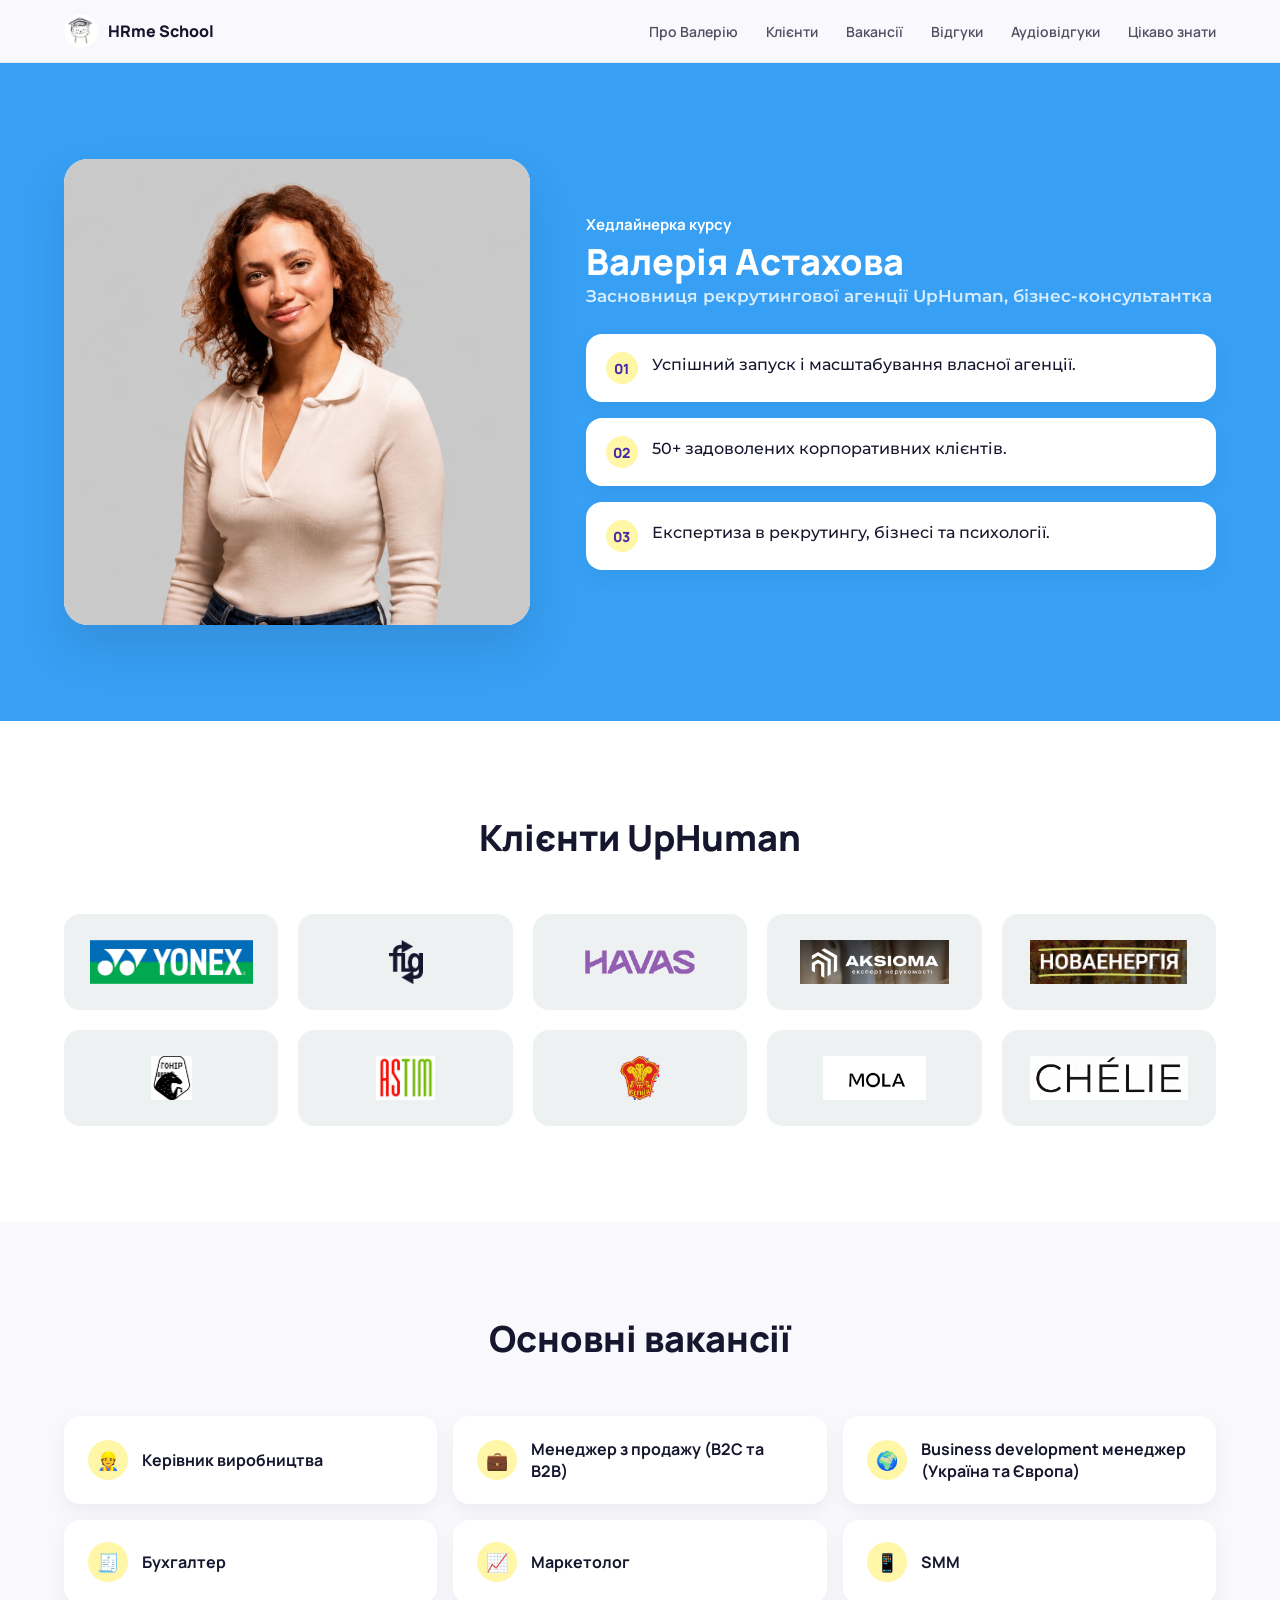
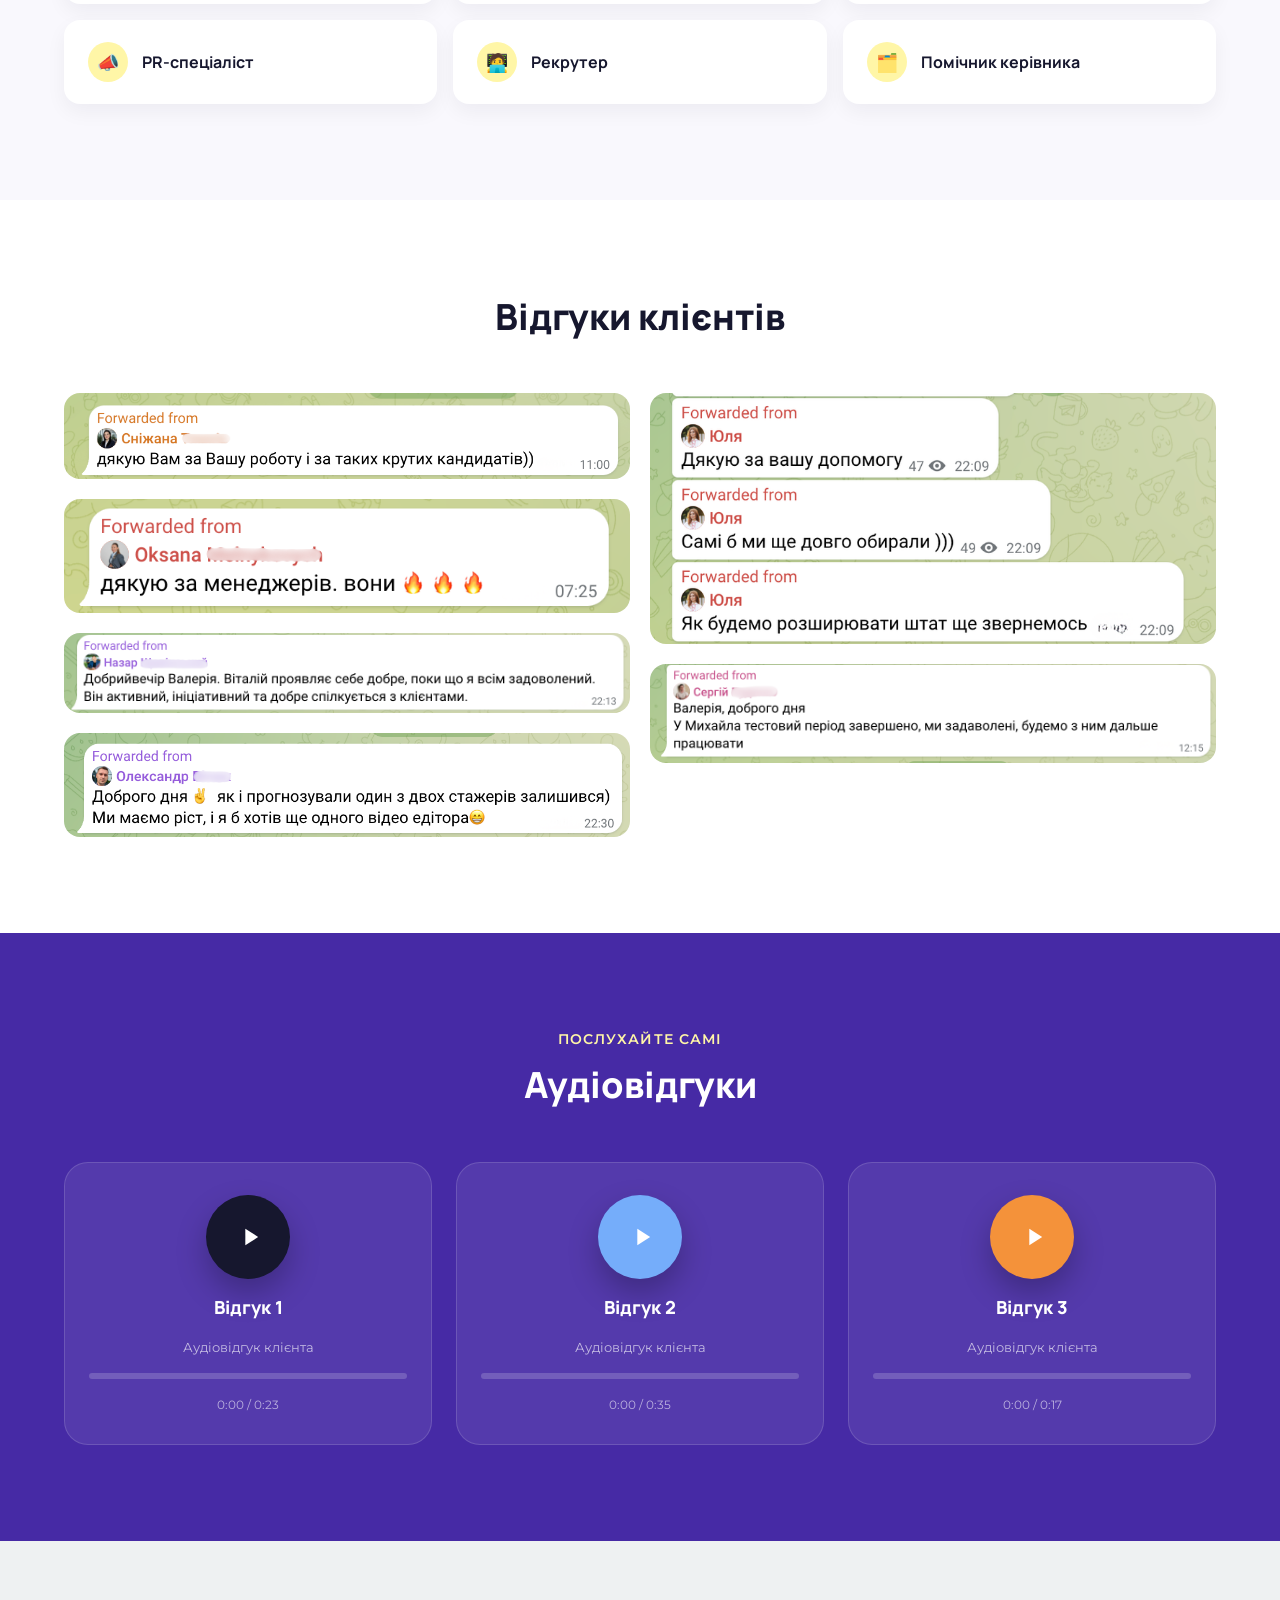
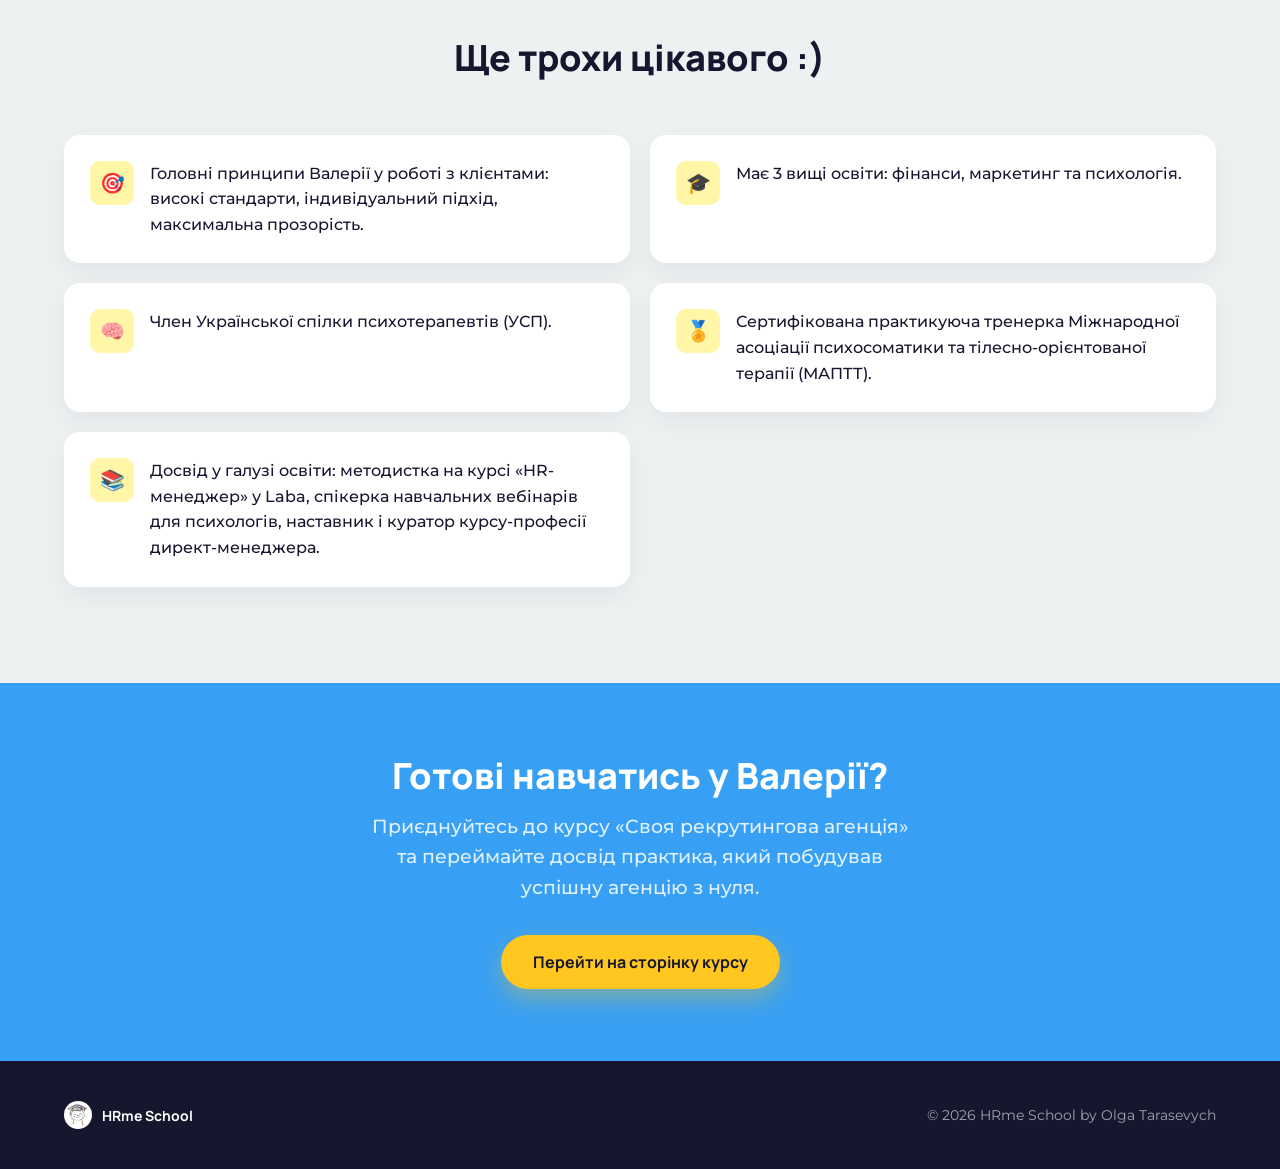
==== index.html @ caf6dea2 "Publish Valeriia landing page via GitHub Pages" ====
<!DOCTYPE html>
<html lang="uk">
<head>
  <meta charset="UTF-8" />
  <title>Валерія Астахова — хедлайнерка курсу «Своя рекрутингова агенція»</title>
  <meta name="viewport" content="width=device-width, initial-scale=1" />
  <meta name="description" content="Валерія Астахова — засновниця рекрутингової агенції UpHuman, бізнес-консультантка, хедлайнерка курсу HRme School." />
  <link rel="preconnect" href="https://fonts.googleapis.com" />
  <link rel="preconnect" href="https://fonts.gstatic.com" crossorigin />
  <link href="https://fonts.googleapis.com/css2?family=Manrope:wght@500;600;700;800&family=Montserrat:ital,wght@0,400;0,500;0,600;1,400&display=swap" rel="stylesheet" />
  <link rel="stylesheet" href="style.css" />
</head>
<body>

  <nav class="nav">
    <div class="container">
      <a href="#about" class="nav-brand">
        <img src="assets/img/logo-hrme.jpg" alt="HRme School" />
        HRme School
      </a>
      <ul class="nav-links">
        <li><a href="#about">Про Валерію</a></li>
        <li><a href="#clients">Клієнти</a></li>
        <li><a href="#vacancies">Вакансії</a></li>
        <li><a href="#testimonials">Відгуки</a></li>
        <li><a href="#audio">Аудіовідгуки</a></li>
        <li><a href="#facts">Цікаво знати</a></li>
      </ul>
    </div>
  </nav>

  <!-- Slide 2: Основне про Валерію -->
  <section class="about about--blue block" id="about">
    <div class="container">
      <div class="about-photo-wrap">
        <div class="about-photo">
          <img src="assets/img/valeriia-photo.png" alt="Валерія Астахова" />
        </div>
      </div>
      <div class="about-content">
        <div class="about-role">Хедлайнерка курсу</div>
        <h2>Валерія Астахова</h2>
        <div class="about-subtitle">Засновниця рекрутингової агенції UpHuman, бізнес-консультантка</div>
        <ul class="about-facts">
          <li>
            <span class="dot">01</span>
            <p>Успішний запуск і масштабування власної агенції.</p>
          </li>
          <li>
            <span class="dot">02</span>
            <p>50+ задоволених корпоративних клієнтів.</p>
          </li>
          <li>
            <span class="dot">03</span>
            <p>Експертиза в рекрутингу, бізнесі та психології.</p>
          </li>
        </ul>
      </div>
    </div>
  </section>

  <!-- Slide 3: Клієнти UpHuman -->
  <section class="clients block" id="clients">
    <div class="container">
      <div class="section-title-wrap">
        <h2>Клієнти UpHuman</h2>
      </div>
      <div class="clients-grid">
        <div class="client-card"><img src="assets/img/client-yonex.png" alt="YONEX" /></div>
        <div class="client-card"><img src="assets/img/client-fastlane.png" alt="Fast Lane Group" /></div>
        <div class="client-card"><img src="assets/img/client-havas.png" alt="HAVAS" /></div>
        <div class="client-card"><img src="assets/img/client-aksioma.jpg" alt="AKSIOMA" /></div>
        <div class="client-card"><img src="assets/img/client-novaenergia.png" alt="Нова Енергія" /></div>
        <div class="client-card"><img src="assets/img/client-gonir.png" alt="Гонір" /></div>
        <div class="client-card"><img src="assets/img/client-astim.png" alt="ASTIM" /></div>
        <div class="client-card"><img src="assets/img/client-kseniya.png" alt="Ксенія" /></div>
        <div class="client-card"><img src="assets/img/client-mola.png" alt="MOLA" /></div>
        <div class="client-card"><img src="assets/img/client-chelie.png" alt="CHÉLIE" /></div>
      </div>
    </div>
  </section>

  <!-- Slide 4: Основні вакансії -->
  <section class="vacancies block" id="vacancies">
    <div class="container">
      <div class="section-title-wrap">
        <h2>Основні вакансії</h2>
      </div>
      <div class="vacancy-grid">
        <div class="vacancy-card"><span class="vacancy-icon">👷</span>Керівник виробництва</div>
        <div class="vacancy-card"><span class="vacancy-icon">💼</span>Менеджер з продажу (B2C та B2B)</div>
        <div class="vacancy-card"><span class="vacancy-icon">🌍</span>Business development менеджер (Україна та Європа)</div>
        <div class="vacancy-card"><span class="vacancy-icon">🧾</span>Бухгалтер</div>
        <div class="vacancy-card"><span class="vacancy-icon">📈</span>Маркетолог</div>
        <div class="vacancy-card"><span class="vacancy-icon">📱</span>SMM</div>
        <div class="vacancy-card"><span class="vacancy-icon">📣</span>PR-спеціаліст</div>
        <div class="vacancy-card"><span class="vacancy-icon">🧑‍💻</span>Рекрутер</div>
        <div class="vacancy-card"><span class="vacancy-icon">🗂️</span>Помічник керівника</div>
      </div>
    </div>
  </section>

  <!-- Slide 5: Відгуки клієнтів -->
  <section class="testimonials block" id="testimonials">
    <div class="container">
      <div class="section-title-wrap">
        <h2>Відгуки клієнтів</h2>
      </div>
      <div class="testimonial-grid">
        <div class="testimonial-shot"><img src="assets/img/testimonial-1.png" alt="Відгук клієнта в Telegram" loading="lazy" /></div>
        <div class="testimonial-shot"><img src="assets/img/testimonial-2.png" alt="Відгук клієнта в Telegram" loading="lazy" /></div>
        <div class="testimonial-shot"><img src="assets/img/testimonial-5.png" alt="Відгук клієнта в Telegram" loading="lazy" /></div>
        <div class="testimonial-shot"><img src="assets/img/testimonial-3.png" alt="Відгук клієнта в Telegram" loading="lazy" /></div>
        <div class="testimonial-shot"><img src="assets/img/testimonial-6.png" alt="Відгук клієнта в Telegram" loading="lazy" /></div>
        <div class="testimonial-shot"><img src="assets/img/testimonial-4.png" alt="Відгук клієнта в Telegram" loading="lazy" /></div>
      </div>
    </div>
  </section>

  <!-- Slide 6: Аудіовідгуки -->
  <section class="audio-block block" id="audio">
    <div class="container">
      <div class="section-title-wrap">
        <div class="eyebrow">Послухайте самі</div>
        <h2>Аудіовідгуки</h2>
      </div>
      <div class="audio-grid">

        <div class="audio-card">
          <button class="play-btn play-btn--dark" type="button" aria-label="Відтворити відгук 1">
            <svg class="icon-play" viewBox="0 0 24 24" fill="currentColor"><path d="M8 5v14l11-7z"/></svg>
            <svg class="icon-pause" viewBox="0 0 24 24" fill="currentColor"><path d="M6 5h4v14H6zM14 5h4v14h-4z"/></svg>
          </button>
          <h4>Відгук 1</h4>
          <span class="audio-label">Аудіовідгук клієнта</span>
          <div class="audio-progress"><div class="audio-progress-bar"></div></div>
          <span class="audio-time">0:00</span>
          <audio src="assets/audio/otzyv-1.mp3" preload="metadata"></audio>
        </div>

        <div class="audio-card">
          <button class="play-btn play-btn--purple" type="button" aria-label="Відтворити відгук 2">
            <svg class="icon-play" viewBox="0 0 24 24" fill="currentColor"><path d="M8 5v14l11-7z"/></svg>
            <svg class="icon-pause" viewBox="0 0 24 24" fill="currentColor"><path d="M6 5h4v14H6zM14 5h4v14h-4z"/></svg>
          </button>
          <h4>Відгук 2</h4>
          <span class="audio-label">Аудіовідгук клієнта</span>
          <div class="audio-progress"><div class="audio-progress-bar"></div></div>
          <span class="audio-time">0:00</span>
          <audio src="assets/audio/otzyv-2.mp3" preload="metadata"></audio>
        </div>

        <div class="audio-card">
          <button class="play-btn play-btn--orange" type="button" aria-label="Відтворити відгук 3">
            <svg class="icon-play" viewBox="0 0 24 24" fill="currentColor"><path d="M8 5v14l11-7z"/></svg>
            <svg class="icon-pause" viewBox="0 0 24 24" fill="currentColor"><path d="M6 5h4v14H6zM14 5h4v14h-4z"/></svg>
          </button>
          <h4>Відгук 3</h4>
          <span class="audio-label">Аудіовідгук клієнта</span>
          <div class="audio-progress"><div class="audio-progress-bar"></div></div>
          <span class="audio-time">0:00</span>
          <audio src="assets/audio/otzyv-3.mp3" preload="metadata"></audio>
        </div>

      </div>
    </div>
  </section>

  <!-- Slide 7: Ще трохи цікавого -->
  <section class="facts block" id="facts">
    <div class="container">
      <div class="section-title-wrap">
        <h2>Ще трохи цікавого :)</h2>
      </div>
      <ul class="facts-list">
        <li>
          <span class="icon">🎯</span>
          <p>Головні принципи Валерії у роботі з клієнтами: високі стандарти, індивідуальний підхід, максимальна прозорість.</p>
        </li>
        <li>
          <span class="icon">🎓</span>
          <p>Має 3 вищі освіти: фінанси, маркетинг та психологія.</p>
        </li>
        <li>
          <span class="icon">🧠</span>
          <p>Член Української спілки психотерапевтів (УСП).</p>
        </li>
        <li>
          <span class="icon">🏅</span>
          <p>Сертифікована практикуюча тренерка Міжнародної асоціації психосоматики та тілесно-орієнтованої терапії (МАПТТ).</p>
        </li>
        <li>
          <span class="icon">📚</span>
          <p>Досвід у галузі освіти: методистка на курсі «HR-менеджер» у Laba, спікерка навчальних вебінарів для психологів, наставник і куратор курсу-професії директ-менеджера.</p>
        </li>
      </ul>
    </div>
  </section>

  <section class="cta block--tight">
    <div class="container">
      <h2>Готові навчатись у Валерії?</h2>
      <p class="lead">Приєднуйтесь до курсу «Своя рекрутингова агенція» та переймайте досвід практика, який побудував успішну агенцію з нуля.</p>
      <a href="https://hrme.site/agency#38c8dc71" class="btn btn-primary">Перейти на сторінку курсу</a>
    </div>
  </section>

  <footer>
    <div class="container">
      <div class="footer-brand">
        <img src="assets/img/logo-hrme.jpg" alt="HRme School" />
        HRme School
      </div>
      <span>&copy; <span id="year"></span> HRme School by Olga Tarasevych</span>
    </div>
  </footer>

  <script src="script.js"></script>
</body>
</html>
---- style.css ----
:root {
  --dark-color: #16172e;
  --light-color: #f9f8fd;
  --gray-color: #eef1f2;
  --primary-color: #462aa5;
  --secondary-color: #75adfa;
  --blue-color: #37a0f4;
  --accent-color: #ffc720;
  --accent-pale: #fff6a7;
  --accent-orange: #f4923a;
  --white: #ffffff;

  --font-heading: 'Manrope', sans-serif;
  --font-body: 'Montserrat', sans-serif;

  --radius-lg: 24px;
  --radius-md: 16px;
  --radius-sm: 10px;

  --container-width: 1200px;
}

* {
  box-sizing: border-box;
}

html {
  scroll-behavior: smooth;
}

body {
  margin: 0;
  padding: 0;
  font-family: var(--font-body);
  color: var(--dark-color);
  background: var(--white);
  -webkit-font-smoothing: antialiased;
}

img {
  max-width: 100%;
  display: block;
}

a {
  color: inherit;
}

.container {
  max-width: var(--container-width);
  margin: 0 auto;
  padding: 0 24px;
}

.block {
  padding: 96px 0;
}

.block--tight {
  padding: 72px 0;
}

.eyebrow {
  display: inline-flex;
  align-items: center;
  gap: 8px;
  font-family: var(--font-body);
  font-weight: 600;
  font-size: 14px;
  letter-spacing: 0.08em;
  text-transform: uppercase;
  color: var(--secondary-color);
  margin-bottom: 16px;
}

h1, h2, h3, h4 {
  font-family: var(--font-heading);
  font-weight: 800;
  line-height: 1.15;
  margin: 0 0 16px;
  color: var(--dark-color);
}

h1 {
  font-size: 52px;
}

h2 {
  font-size: 36px;
  text-align: center;
}

h3 {
  font-size: 24px;
}

h4 {
  font-size: 18px;
}

p {
  font-family: var(--font-body);
  font-size: 16px;
  line-height: 1.6;
  margin: 0 0 16px;
  color: rgba(22, 23, 46, 0.75);
}

.lead {
  font-family: var(--font-body);
  font-weight: 500;
  font-size: 19px;
  line-height: 1.6;
  color: rgba(22, 23, 46, 0.8);
}

.section-title-wrap {
  text-align: center;
  max-width: 720px;
  margin: 0 auto 56px;
}

.section-title-wrap .eyebrow {
  justify-content: center;
  width: 100%;
}

.btn {
  display: inline-flex;
  align-items: center;
  justify-content: center;
  gap: 10px;
  font-family: var(--font-heading);
  font-weight: 700;
  font-size: 16px;
  padding: 16px 32px;
  border-radius: 999px;
  border: none;
  cursor: pointer;
  text-decoration: none;
  transition: transform 0.15s ease, box-shadow 0.15s ease, background 0.15s ease;
}

.btn-primary {
  background: var(--accent-color);
  color: var(--dark-color);
  box-shadow: 0 10px 24px rgba(255, 199, 32, 0.35);
}

.btn-primary:hover {
  transform: translateY(-2px);
  box-shadow: 0 14px 28px rgba(255, 199, 32, 0.45);
}

.btn-light {
  background: var(--white);
  color: var(--primary-color);
}

.btn-light:hover {
  transform: translateY(-2px);
}

/* ===== NAV ===== */

.nav {
  position: sticky;
  top: 0;
  z-index: 50;
  background: rgba(249, 248, 253, 0.9);
  backdrop-filter: blur(10px);
  border-bottom: 1px solid rgba(22, 23, 46, 0.06);
}

.nav .container {
  display: flex;
  align-items: center;
  justify-content: space-between;
  padding-top: 14px;
  padding-bottom: 14px;
}

.nav-brand {
  display: flex;
  align-items: center;
  gap: 10px;
  font-family: var(--font-heading);
  font-weight: 800;
  font-size: 16px;
  text-decoration: none;
  color: var(--dark-color);
}

.nav-brand img {
  width: 34px;
  height: 34px;
  border-radius: 50%;
}

.nav-links {
  display: flex;
  gap: 28px;
  list-style: none;
  margin: 0;
  padding: 0;
}

.nav-links a {
  font-family: var(--font-heading);
  font-weight: 600;
  font-size: 14px;
  text-decoration: none;
  color: var(--dark-color);
  opacity: 0.75;
  transition: opacity 0.15s ease;
}

.nav-links a:hover {
  opacity: 1;
}

.nav-toggle {
  display: none;
}

/* ===== HERO ===== */

/* ===== ABOUT ===== */

.about {
  background: var(--light-color);
}

.about--blue {
  background: var(--blue-color);
}

.about--blue .about-role {
  color: var(--white);
}

.about--blue h2 {
  color: var(--white);
}

.about--blue .about-subtitle {
  color: rgba(255, 255, 255, 0.8);
}

.about .container {
  display: grid;
  grid-template-columns: 0.85fr 1.15fr;
  gap: 56px;
  align-items: center;
}

.about-photo-wrap {
  position: relative;
}

.about-photo {
  border-radius: var(--radius-lg);
  overflow: hidden;
  box-shadow: 0 24px 48px rgba(22, 23, 46, 0.12);
  background: var(--white);
}

.about-photo img {
  width: 100%;
  height: 100%;
  object-fit: cover;
}

.about-role {
  font-family: var(--font-heading);
  font-weight: 700;
  color: var(--primary-color);
  font-size: 15px;
  margin-bottom: 6px;
}

.about h2 {
  text-align: left;
  margin-bottom: 4px;
}

.about-subtitle {
  font-family: var(--font-body);
  font-weight: 600;
  font-size: 17px;
  color: rgba(22, 23, 46, 0.65);
  margin-bottom: 28px;
}

.about-facts {
  list-style: none;
  margin: 0;
  padding: 0;
  display: grid;
  gap: 16px;
}

.about-facts li {
  display: flex;
  gap: 14px;
  align-items: flex-start;
  background: var(--white);
  border-radius: var(--radius-md);
  padding: 18px 20px;
  box-shadow: 0 8px 20px rgba(22, 23, 46, 0.05);
}

.about-facts .dot {
  flex: 0 0 auto;
  width: 32px;
  height: 32px;
  border-radius: 50%;
  background: var(--accent-pale);
  color: var(--primary-color);
  display: flex;
  align-items: center;
  justify-content: center;
  font-weight: 800;
  font-family: var(--font-heading);
  font-size: 14px;
}

.about-facts p {
  margin: 0;
  font-weight: 500;
  color: var(--dark-color);
}

/* ===== CLIENTS ===== */

.clients {
  background: var(--white);
}

.clients-grid {
  display: grid;
  grid-template-columns: repeat(5, 1fr);
  gap: 20px;
}

.client-card {
  background: var(--gray-color);
  border-radius: var(--radius-md);
  padding: 24px 16px;
  display: flex;
  align-items: center;
  justify-content: center;
  min-height: 96px;
}

.client-card img {
  max-height: 44px;
  max-width: 100%;
  width: auto;
  object-fit: contain;
}

/* ===== VACANCIES ===== */

.vacancies {
  background: var(--light-color);
}

.vacancy-grid {
  display: grid;
  grid-template-columns: repeat(3, 1fr);
  gap: 16px;
}

.vacancy-card {
  background: var(--white);
  border-radius: var(--radius-md);
  padding: 22px 24px;
  display: flex;
  align-items: center;
  gap: 14px;
  box-shadow: 0 8px 20px rgba(22, 23, 46, 0.05);
  font-family: var(--font-heading);
  font-weight: 700;
  font-size: 16px;
}

.vacancy-icon {
  flex: 0 0 auto;
  width: 40px;
  height: 40px;
  border-radius: 50%;
  background: var(--accent-pale);
  display: flex;
  align-items: center;
  justify-content: center;
  font-size: 18px;
}

/* ===== TESTIMONIAL GALLERY ===== */

.testimonials {
  background: var(--white);
}

.testimonial-grid {
  column-count: 2;
  column-gap: 20px;
}

.testimonial-shot {
  break-inside: avoid;
  margin-bottom: 20px;
  border-radius: var(--radius-md);
  overflow: hidden;
}

.testimonial-shot img {
  width: 100%;
  display: block;
}

/* ===== AUDIO TESTIMONIALS ===== */

.audio-block {
  background: var(--primary-color);
  color: var(--white);
  position: relative;
  overflow: hidden;
}

.audio-block .section-title-wrap h2 {
  color: var(--white);
}

.audio-block .eyebrow {
  color: var(--accent-pale);
}

.audio-grid {
  display: grid;
  grid-template-columns: repeat(3, 1fr);
  gap: 24px;
}

.audio-card {
  background: rgba(255, 255, 255, 0.08);
  border: 1px solid rgba(255, 255, 255, 0.14);
  border-radius: var(--radius-lg);
  padding: 32px 24px;
  text-align: center;
  display: flex;
  flex-direction: column;
  align-items: center;
  gap: 18px;
}

.play-btn {
  width: 84px;
  height: 84px;
  border-radius: 50%;
  border: none;
  cursor: pointer;
  display: flex;
  align-items: center;
  justify-content: center;
  color: var(--white);
  box-shadow: 0 14px 30px rgba(0, 0, 0, 0.25);
  transition: transform 0.15s ease;
  flex-shrink: 0;
}

.play-btn:hover {
  transform: scale(1.06);
}

.play-btn:active {
  transform: scale(0.97);
}

.play-btn svg {
  width: 28px;
  height: 28px;
  margin-left: 3px;
}

.play-btn.is-playing svg.icon-play {
  display: none;
}

.play-btn:not(.is-playing) svg.icon-pause {
  display: none;
}

.play-btn--dark { background: var(--dark-color); }
.play-btn--purple { background: var(--secondary-color); }
.play-btn--orange { background: var(--accent-orange); }

.audio-card h4 {
  color: var(--white);
  margin-bottom: 4px;
}

.audio-card .audio-label {
  font-family: var(--font-body);
  font-size: 13px;
  color: rgba(255, 255, 255, 0.65);
}

.audio-progress {
  width: 100%;
  height: 6px;
  border-radius: 999px;
  background: rgba(255, 255, 255, 0.18);
  overflow: hidden;
}

.audio-progress-bar {
  height: 100%;
  width: 0%;
  background: var(--accent-color);
  transition: width 0.1s linear;
}

.audio-time {
  font-family: var(--font-body);
  font-size: 12px;
  color: rgba(255, 255, 255, 0.6);
}

/* ===== FACTS ===== */

.facts {
  background: var(--gray-color);
}

.facts-list {
  list-style: none;
  margin: 0;
  padding: 0;
  display: grid;
  grid-template-columns: repeat(2, 1fr);
  gap: 20px;
}

.facts-list li {
  background: var(--white);
  border-radius: var(--radius-md);
  padding: 26px 26px;
  box-shadow: 0 10px 24px rgba(22, 23, 46, 0.05);
  display: flex;
  gap: 16px;
}

.facts-list .icon {
  flex: 0 0 auto;
  width: 44px;
  height: 44px;
  border-radius: var(--radius-sm);
  background: var(--accent-pale);
  display: flex;
  align-items: center;
  justify-content: center;
  font-size: 20px;
}

.facts-list p {
  margin: 0;
  font-weight: 500;
  color: var(--dark-color);
}

/* ===== CTA / FOOTER ===== */

.cta {
  background: var(--blue-color);
  color: var(--white);
  text-align: center;
}

.cta h2 {
  color: var(--white);
}

.cta .lead {
  color: rgba(255, 255, 255, 0.85);
  max-width: 560px;
  margin: 0 auto 32px;
  text-align: center;
}

footer {
  background: var(--dark-color);
  color: rgba(255, 255, 255, 0.6);
  padding: 40px 0;
  font-size: 14px;
}

footer .container {
  display: flex;
  align-items: center;
  justify-content: space-between;
  gap: 16px;
  flex-wrap: wrap;
}

footer .footer-brand {
  display: flex;
  align-items: center;
  gap: 10px;
  color: var(--white);
  font-family: var(--font-heading);
  font-weight: 700;
}

footer .footer-brand img {
  width: 28px;
  height: 28px;
  border-radius: 50%;
}

/* ===== RESPONSIVE ===== */

@media (max-width: 960px) {
  h1 { font-size: 38px; }
  h2 { font-size: 28px; }

  .about .container { grid-template-columns: 1fr; }
  .about-photo { max-width: 360px; margin: 0 auto; }

  .clients-grid { grid-template-columns: repeat(3, 1fr); }
  .vacancy-grid { grid-template-columns: 1fr 1fr; }
  .audio-grid { grid-template-columns: 1fr; }
  .facts-list { grid-template-columns: 1fr; }

  .nav-links { display: none; }

  .block { padding: 64px 0; }
}

@media (max-width: 560px) {
  .container { padding: 0 18px; }
  h1 { font-size: 30px; }
  h2 { font-size: 24px; }
  .clients-grid { grid-template-columns: repeat(2, 1fr); }
  .vacancy-grid { grid-template-columns: 1fr; }
  .testimonial-grid { column-count: 1; }
  .block { padding: 48px 0; }
}
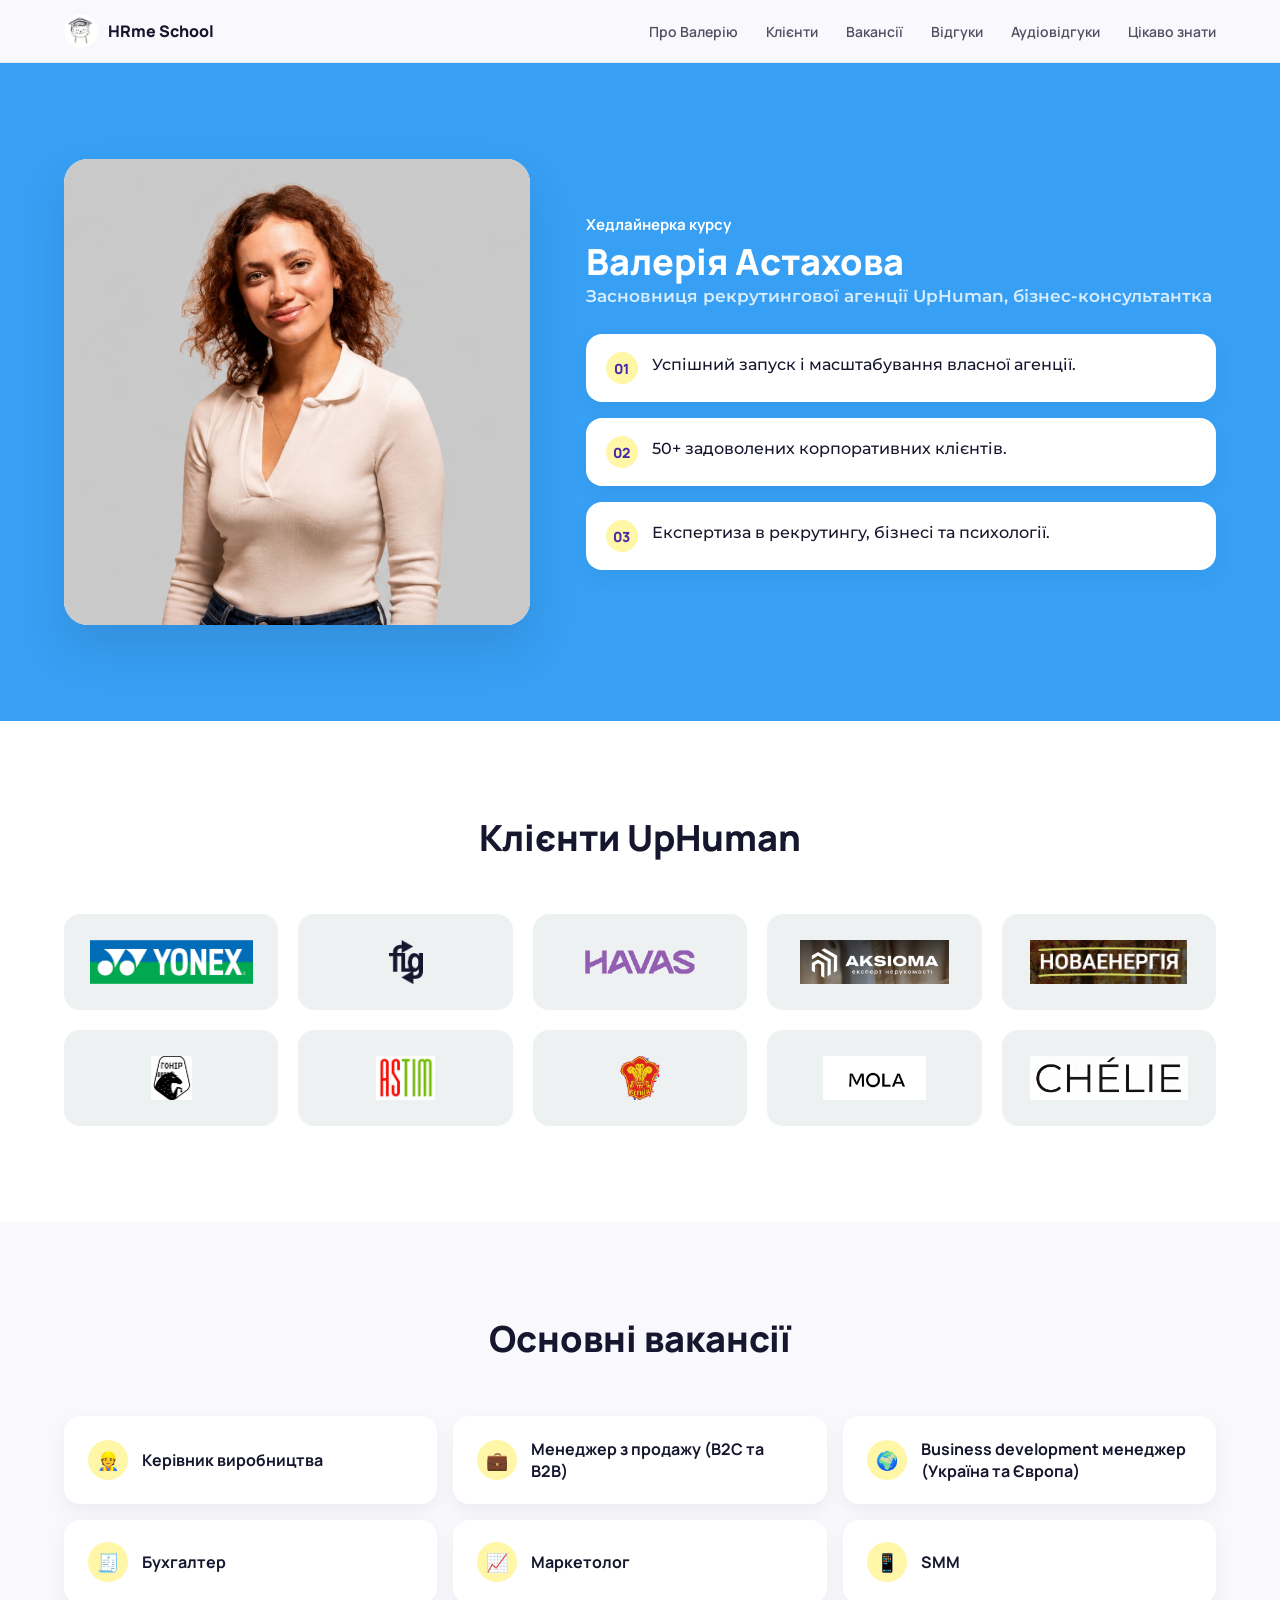
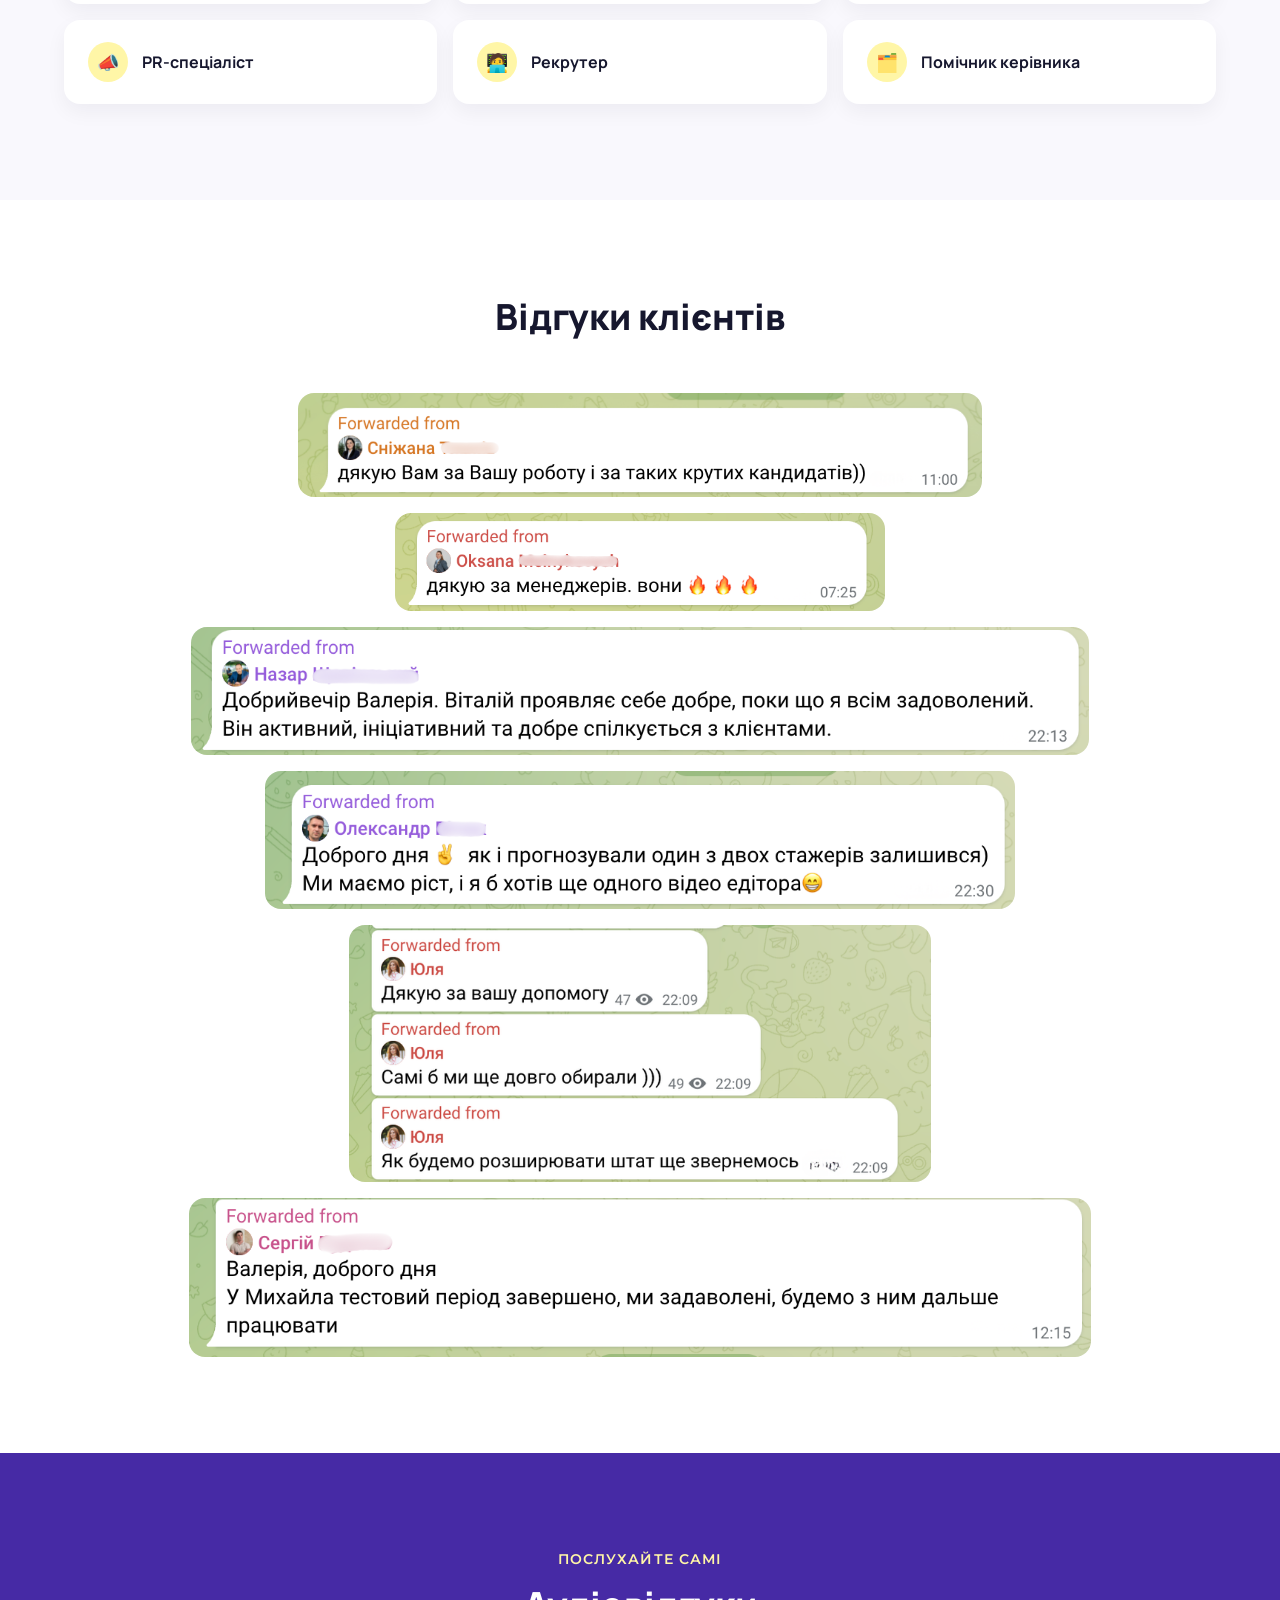
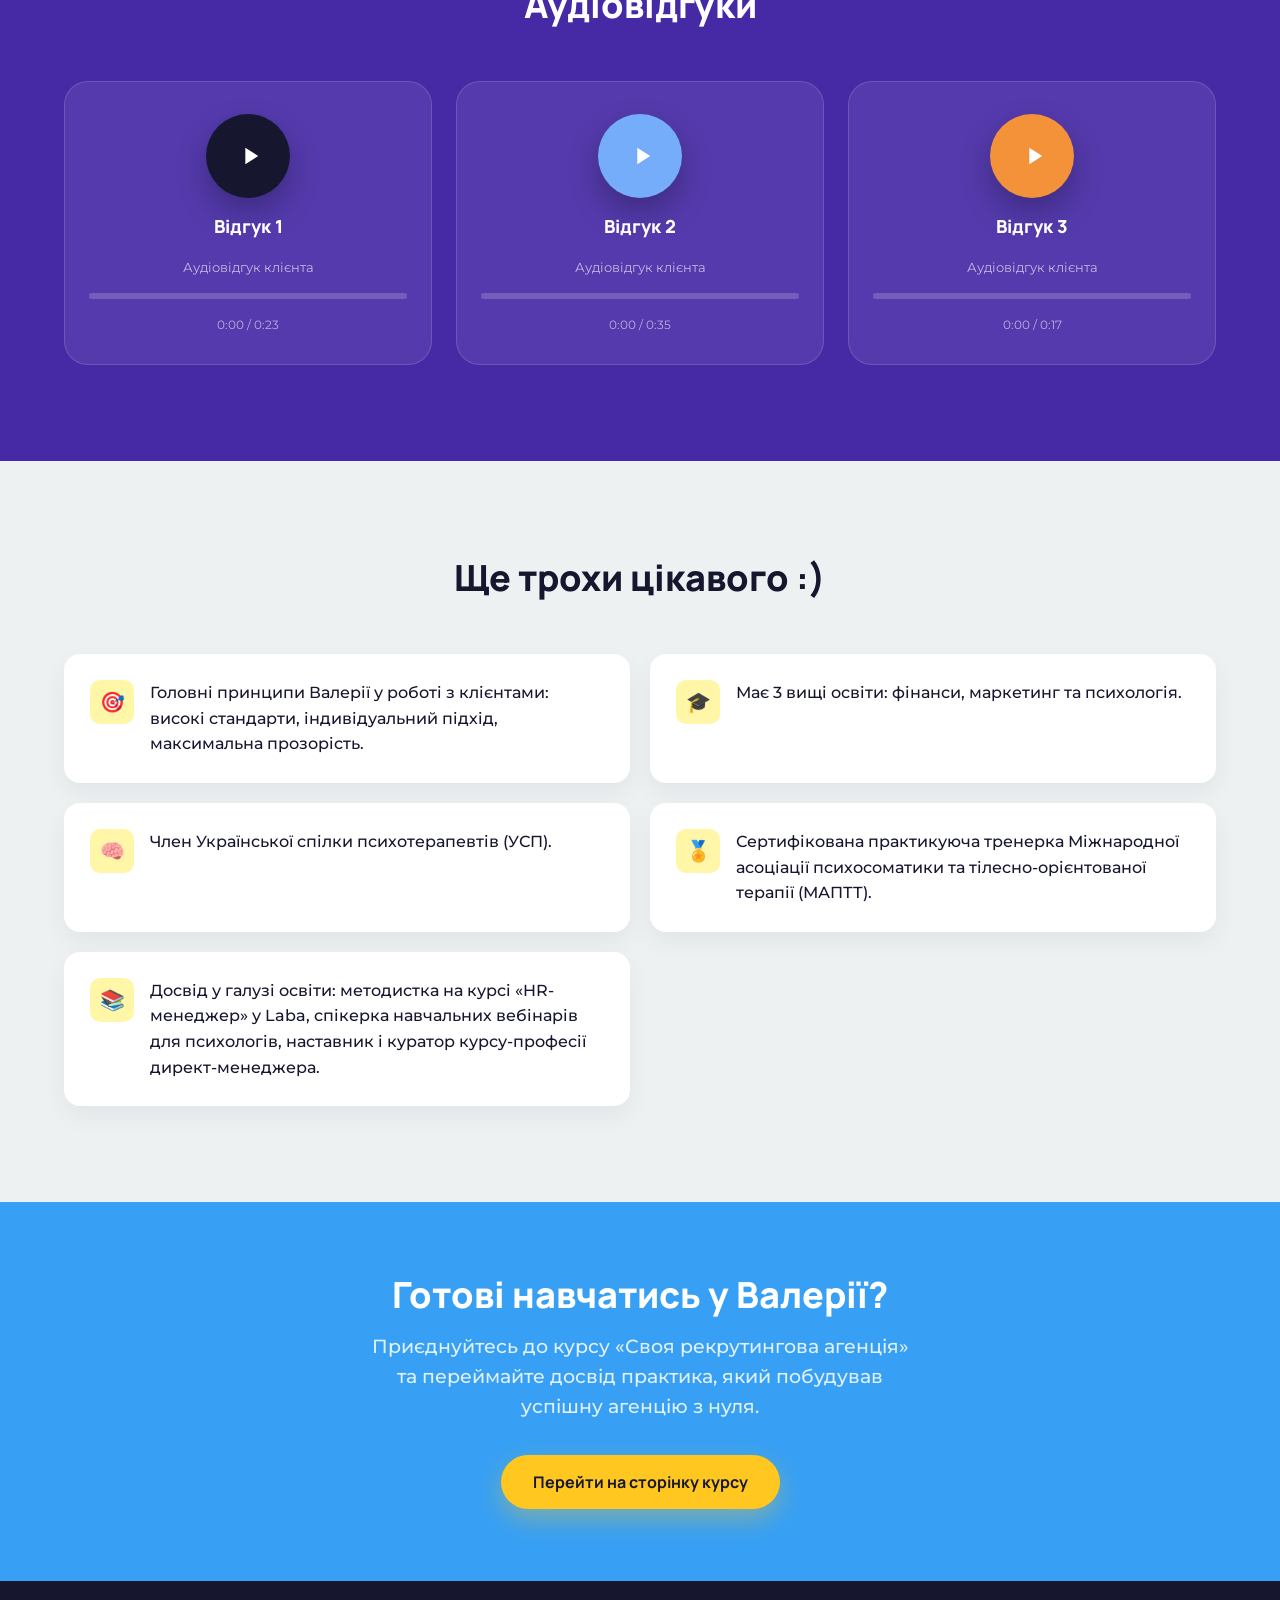
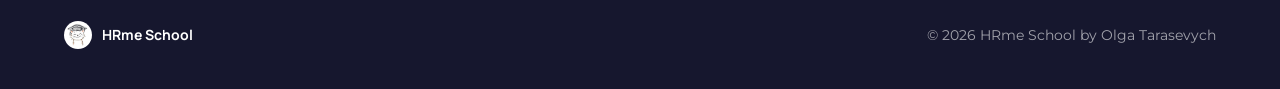
==== commit aae7e864: "Normalize testimonial screenshot text size" ====
--- a/index.html
+++ b/index.html
@@ -107,12 +107,12 @@
         <h2>Відгуки клієнтів</h2>
       </div>
       <div class="testimonial-grid">
-        <div class="testimonial-shot"><img src="assets/img/testimonial-1.png" alt="Відгук клієнта в Telegram" loading="lazy" /></div>
-        <div class="testimonial-shot"><img src="assets/img/testimonial-2.png" alt="Відгук клієнта в Telegram" loading="lazy" /></div>
-        <div class="testimonial-shot"><img src="assets/img/testimonial-5.png" alt="Відгук клієнта в Telegram" loading="lazy" /></div>
-        <div class="testimonial-shot"><img src="assets/img/testimonial-3.png" alt="Відгук клієнта в Telegram" loading="lazy" /></div>
-        <div class="testimonial-shot"><img src="assets/img/testimonial-6.png" alt="Відгук клієнта в Telegram" loading="lazy" /></div>
-        <div class="testimonial-shot"><img src="assets/img/testimonial-4.png" alt="Відгук клієнта в Telegram" loading="lazy" /></div>
+        <div class="testimonial-shot"><img src="assets/img/testimonial-1.png" alt="Відгук клієнта в Telegram" loading="lazy" style="width: min(769px, 53.4vw);" /></div>
+        <div class="testimonial-shot"><img src="assets/img/testimonial-2.png" alt="Відгук клієнта в Telegram" loading="lazy" style="width: min(551px, 38.3vw);" /></div>
+        <div class="testimonial-shot"><img src="assets/img/testimonial-5.png" alt="Відгук клієнта в Telegram" loading="lazy" style="width: min(1010px, 70.1vw);" /></div>
+        <div class="testimonial-shot"><img src="assets/img/testimonial-3.png" alt="Відгук клієнта в Telegram" loading="lazy" style="width: min(844px, 58.6vw);" /></div>
+        <div class="testimonial-shot"><img src="assets/img/testimonial-6.png" alt="Відгук клієнта в Telegram" loading="lazy" style="width: min(654px, 45.4vw);" /></div>
+        <div class="testimonial-shot"><img src="assets/img/testimonial-4.png" alt="Відгук клієнта в Telegram" loading="lazy" style="width: min(1015px, 70.5vw);" /></div>
       </div>
     </div>
   </section>
--- a/style.css
+++ b/style.css
@@ -404,20 +404,22 @@
 }
 
 .testimonial-grid {
-  column-count: 2;
-  column-gap: 20px;
+  display: flex;
+  flex-wrap: wrap;
+  justify-content: center;
+  gap: 16px;
 }
 
 .testimonial-shot {
-  break-inside: avoid;
-  margin-bottom: 20px;
   border-radius: var(--radius-md);
   overflow: hidden;
+  line-height: 0;
 }
 
 .testimonial-shot img {
-  width: 100%;
   display: block;
+  height: auto;
+  max-width: 100%;
 }
 
 /* ===== AUDIO TESTIMONIALS ===== */
@@ -644,6 +646,6 @@
   h2 { font-size: 24px; }
   .clients-grid { grid-template-columns: repeat(2, 1fr); }
   .vacancy-grid { grid-template-columns: 1fr; }
-  .testimonial-grid { column-count: 1; }
   .block { padding: 48px 0; }
-}
+  .testimonial-shot img { width: 100% !important; }
+}
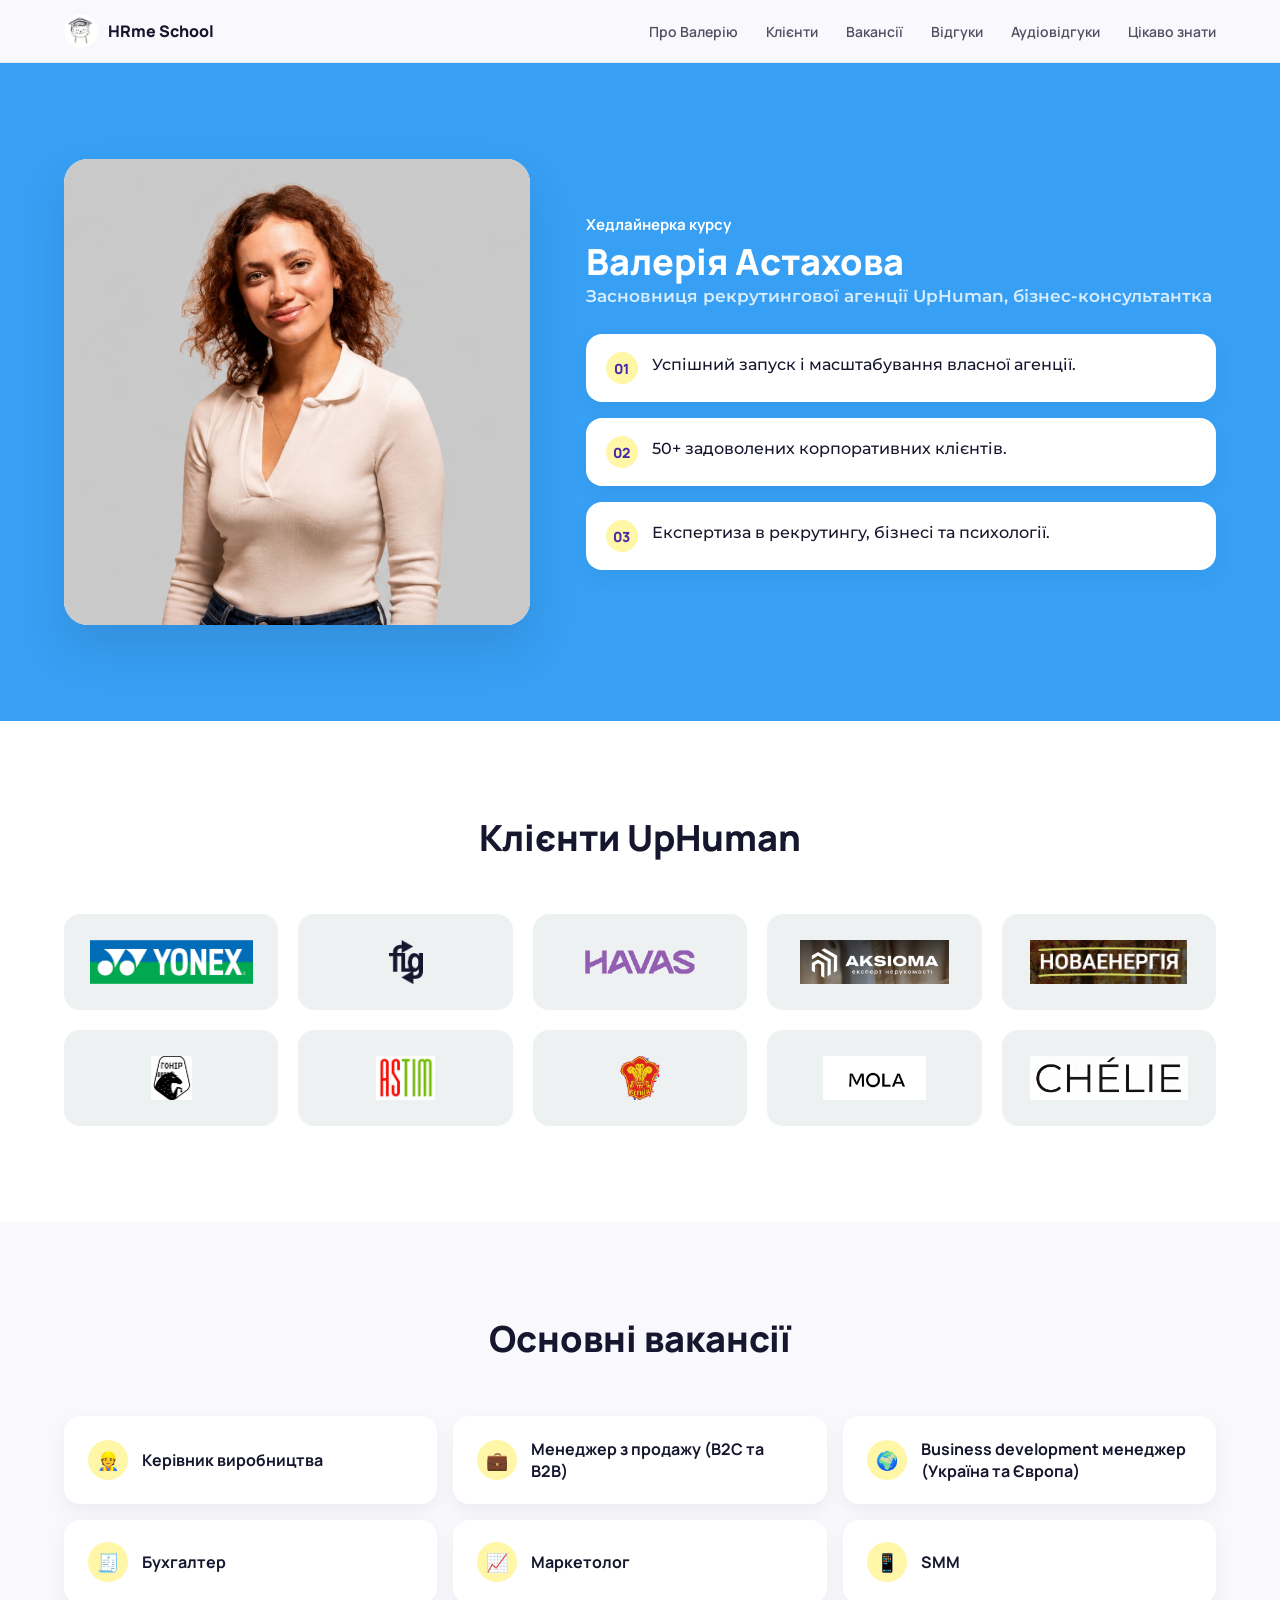
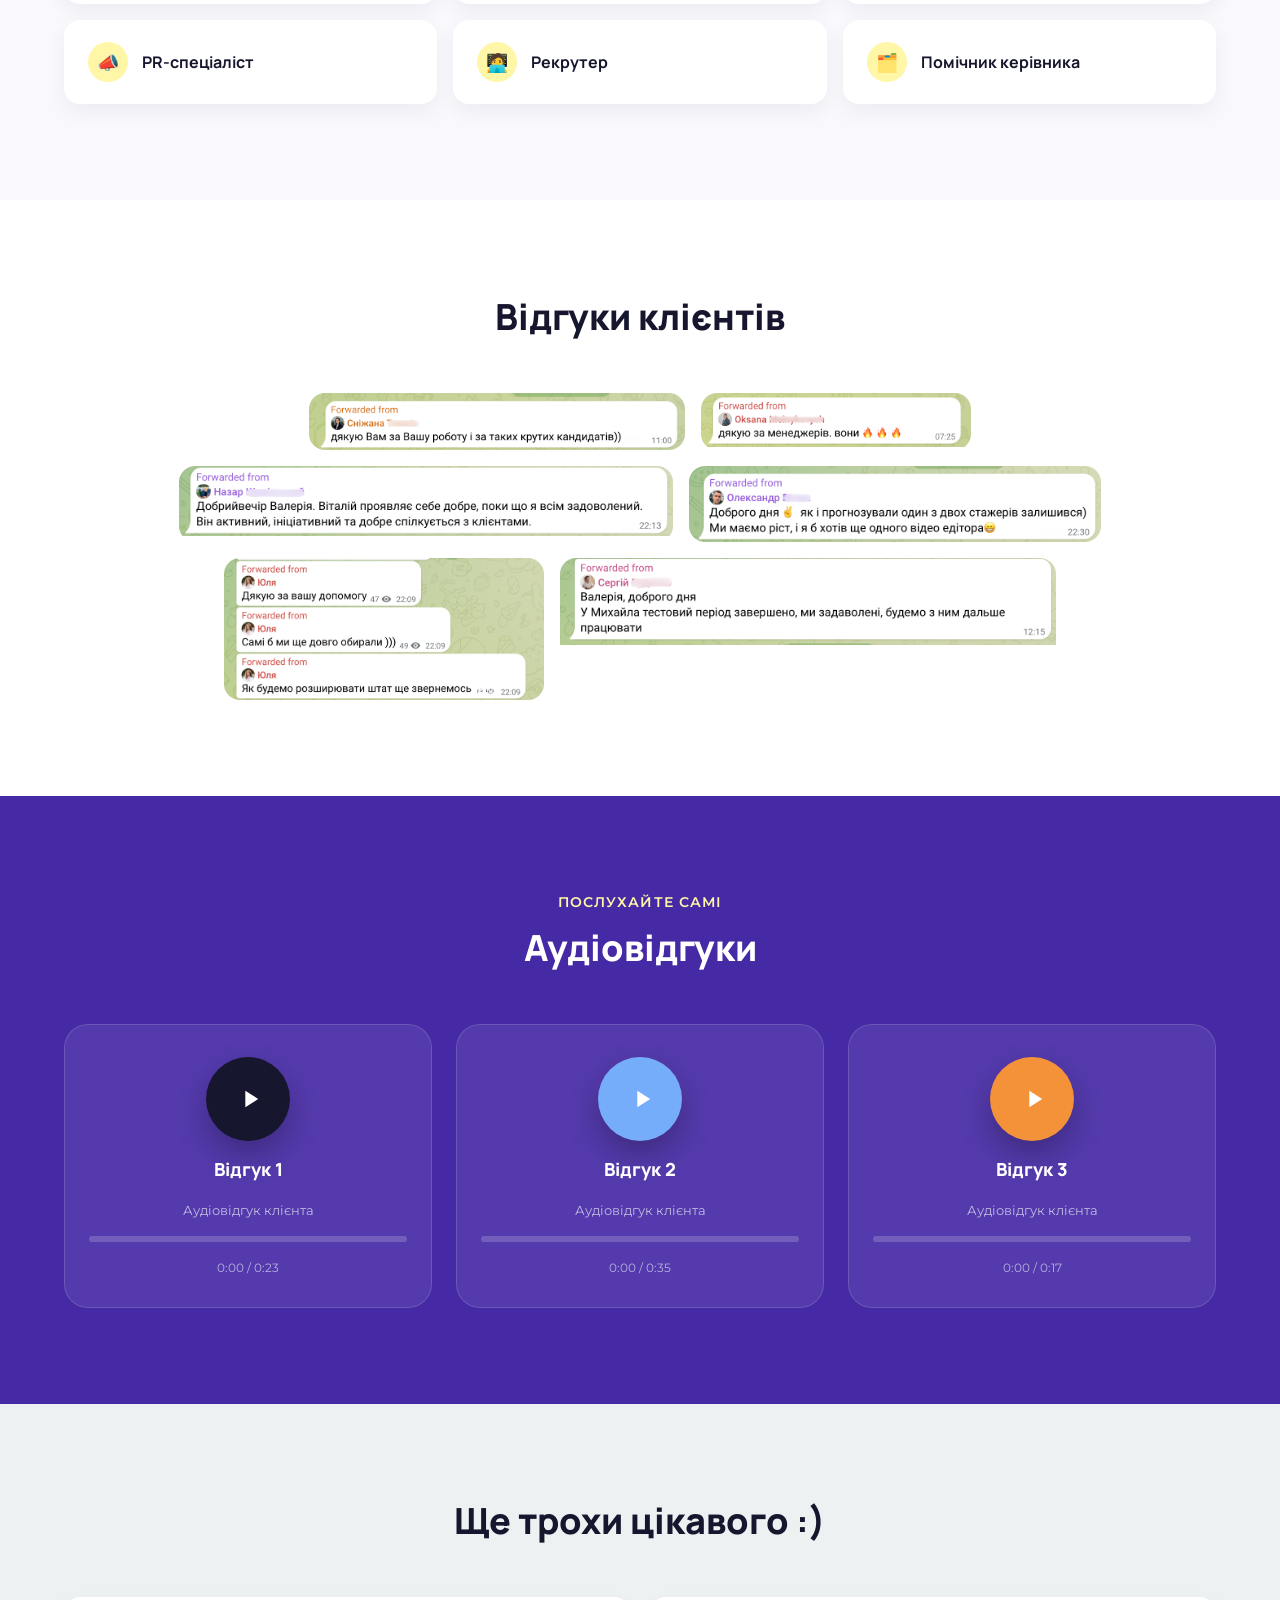
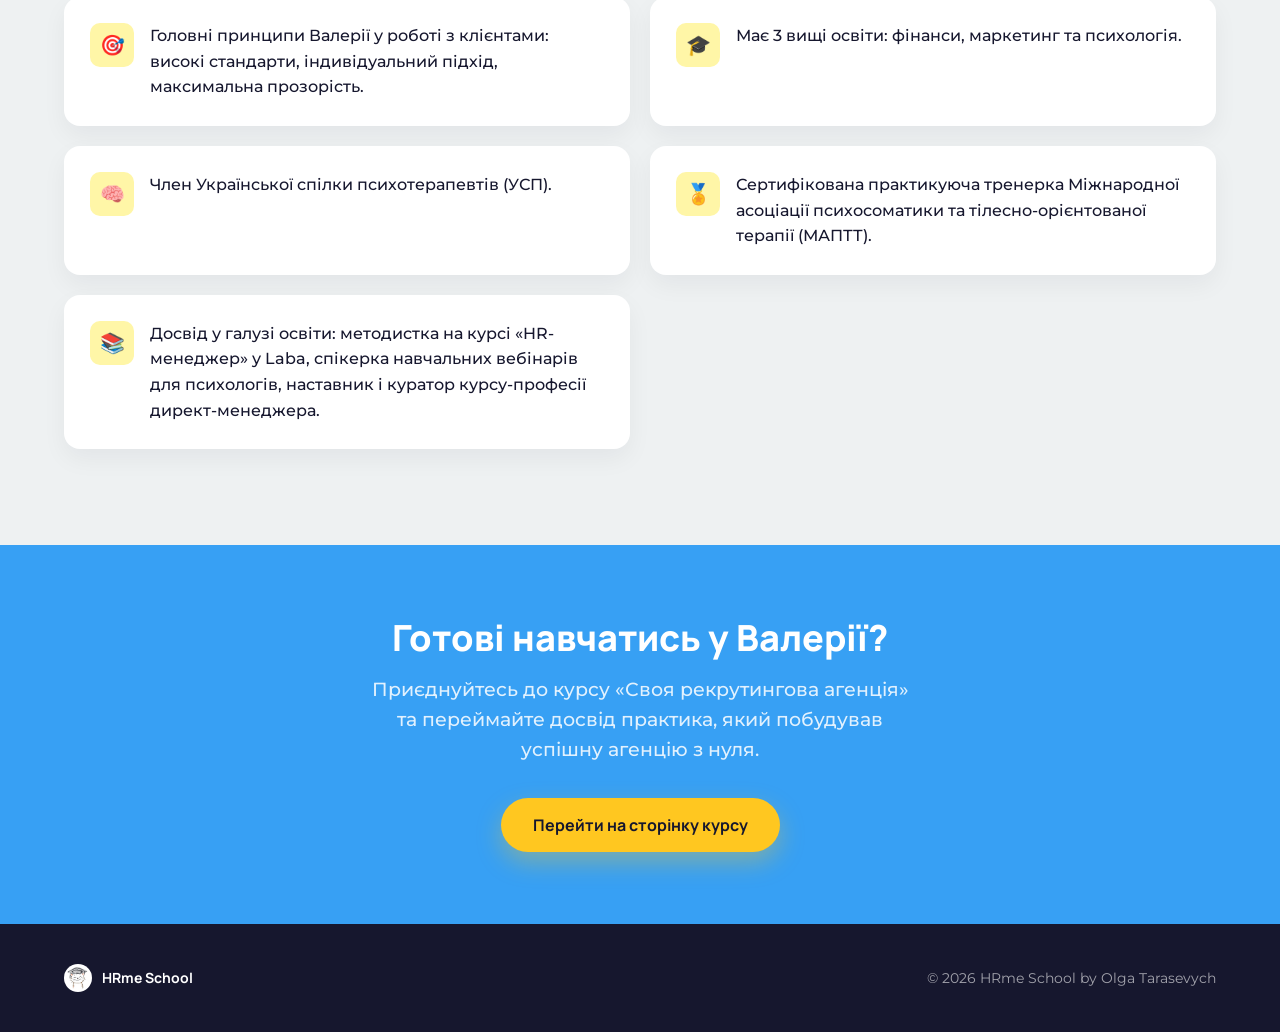
==== commit e25433e6: "Shrink testimonial screenshots to match page's text scale" ====
--- a/index.html
+++ b/index.html
@@ -107,12 +107,12 @@
         <h2>Відгуки клієнтів</h2>
       </div>
       <div class="testimonial-grid">
-        <div class="testimonial-shot"><img src="assets/img/testimonial-1.png" alt="Відгук клієнта в Telegram" loading="lazy" style="width: min(769px, 53.4vw);" /></div>
-        <div class="testimonial-shot"><img src="assets/img/testimonial-2.png" alt="Відгук клієнта в Telegram" loading="lazy" style="width: min(551px, 38.3vw);" /></div>
-        <div class="testimonial-shot"><img src="assets/img/testimonial-5.png" alt="Відгук клієнта в Telegram" loading="lazy" style="width: min(1010px, 70.1vw);" /></div>
-        <div class="testimonial-shot"><img src="assets/img/testimonial-3.png" alt="Відгук клієнта в Telegram" loading="lazy" style="width: min(844px, 58.6vw);" /></div>
-        <div class="testimonial-shot"><img src="assets/img/testimonial-6.png" alt="Відгук клієнта в Telegram" loading="lazy" style="width: min(654px, 45.4vw);" /></div>
-        <div class="testimonial-shot"><img src="assets/img/testimonial-4.png" alt="Відгук клієнта в Telegram" loading="lazy" style="width: min(1015px, 70.5vw);" /></div>
+        <div class="testimonial-shot"><img src="assets/img/testimonial-1.png" alt="Відгук клієнта в Telegram" loading="lazy" style="width: min(423px, 29.4vw);" /></div>
+        <div class="testimonial-shot"><img src="assets/img/testimonial-2.png" alt="Відгук клієнта в Telegram" loading="lazy" style="width: min(303px, 21.1vw);" /></div>
+        <div class="testimonial-shot"><img src="assets/img/testimonial-5.png" alt="Відгук клієнта в Telegram" loading="lazy" style="width: min(556px, 38.6vw);" /></div>
+        <div class="testimonial-shot"><img src="assets/img/testimonial-3.png" alt="Відгук клієнта в Telegram" loading="lazy" style="width: min(464px, 32.2vw);" /></div>
+        <div class="testimonial-shot"><img src="assets/img/testimonial-6.png" alt="Відгук клієнта в Telegram" loading="lazy" style="width: min(360px, 25.0vw);" /></div>
+        <div class="testimonial-shot"><img src="assets/img/testimonial-4.png" alt="Відгук клієнта в Telegram" loading="lazy" style="width: min(558px, 38.8vw);" /></div>
       </div>
     </div>
   </section>
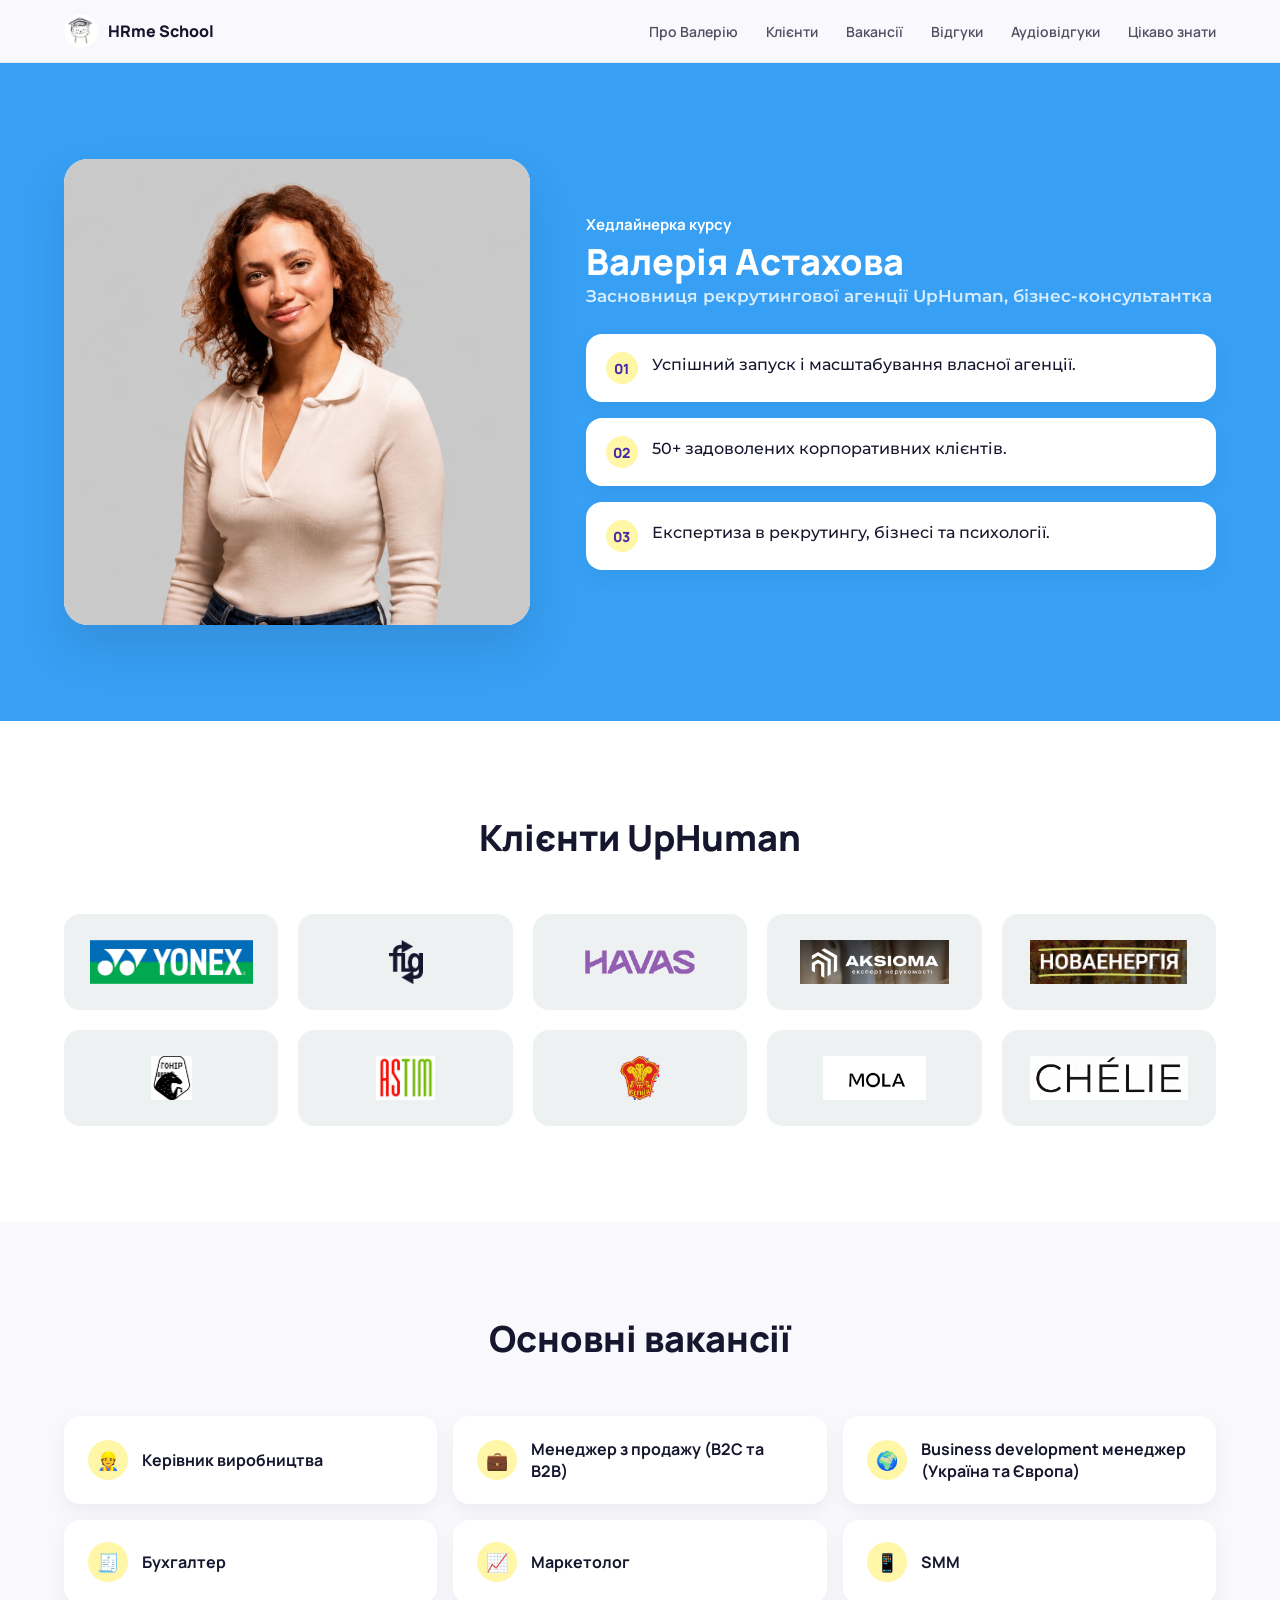
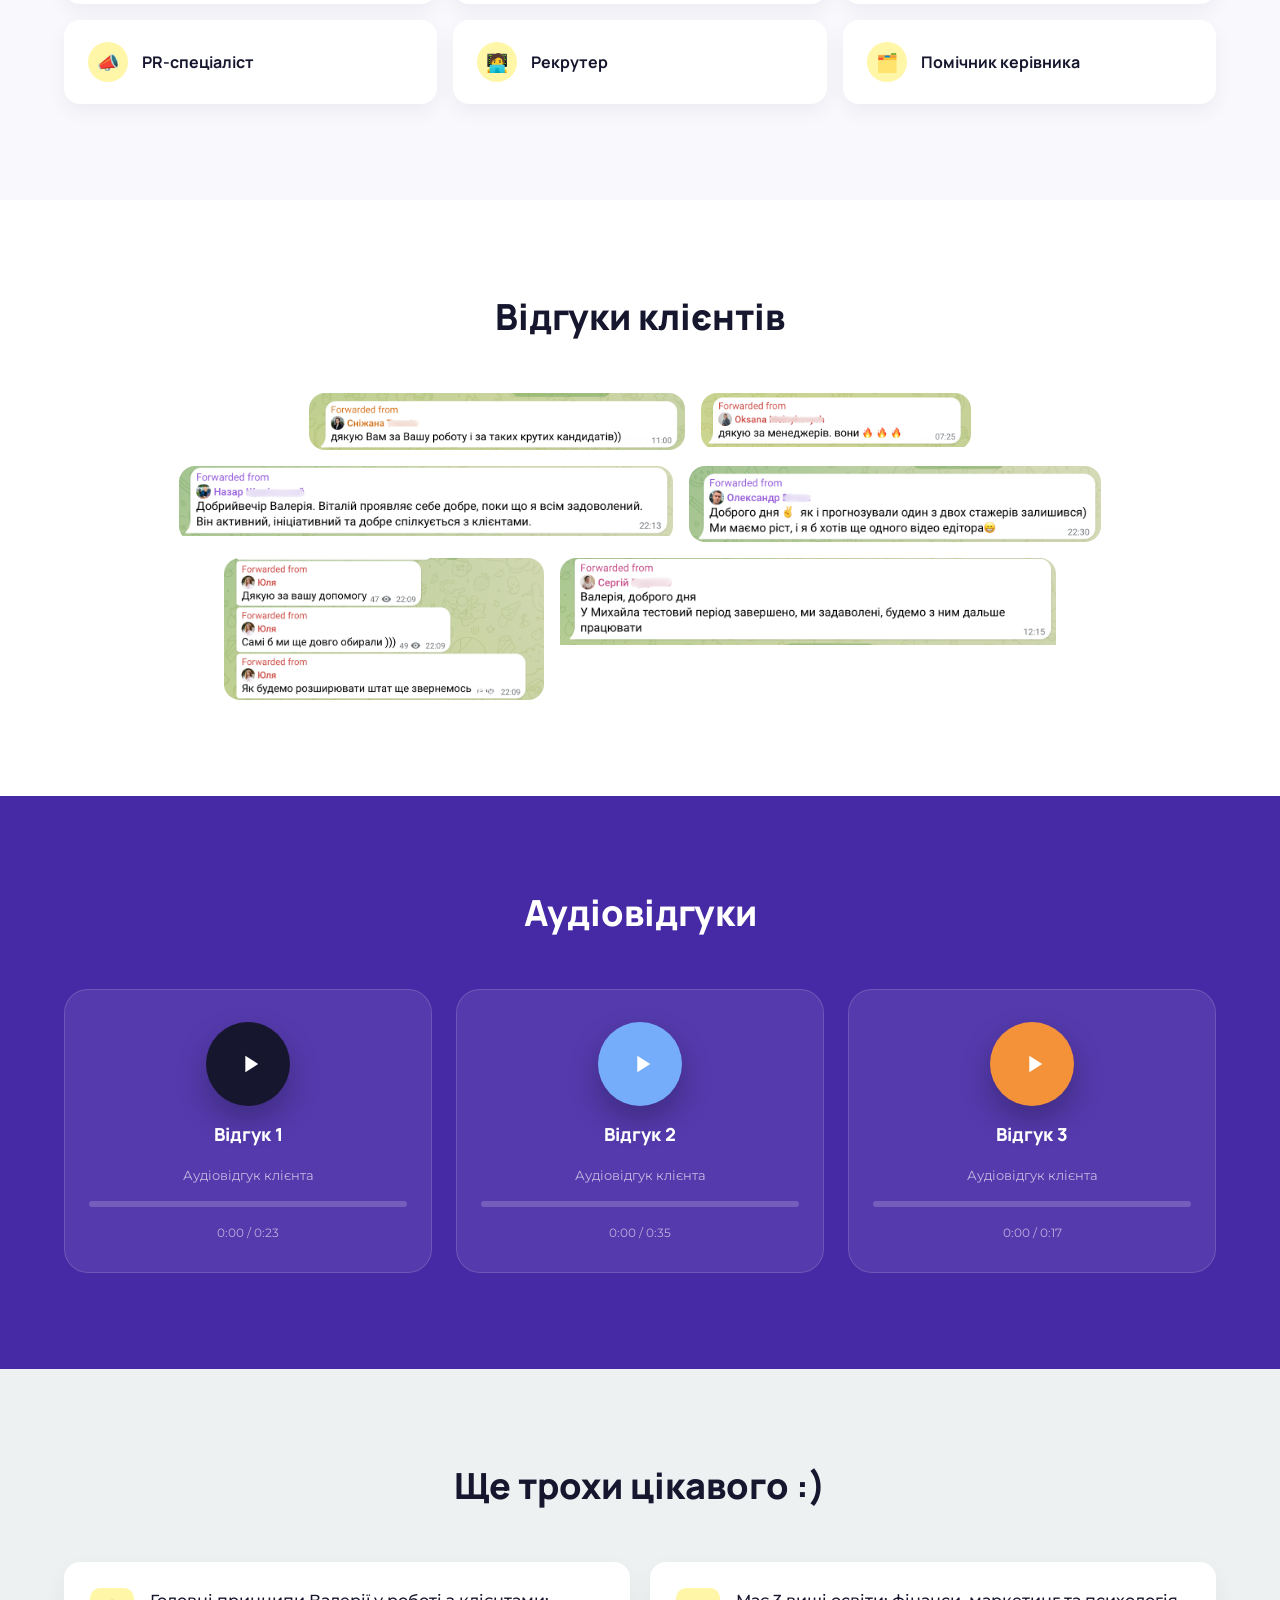
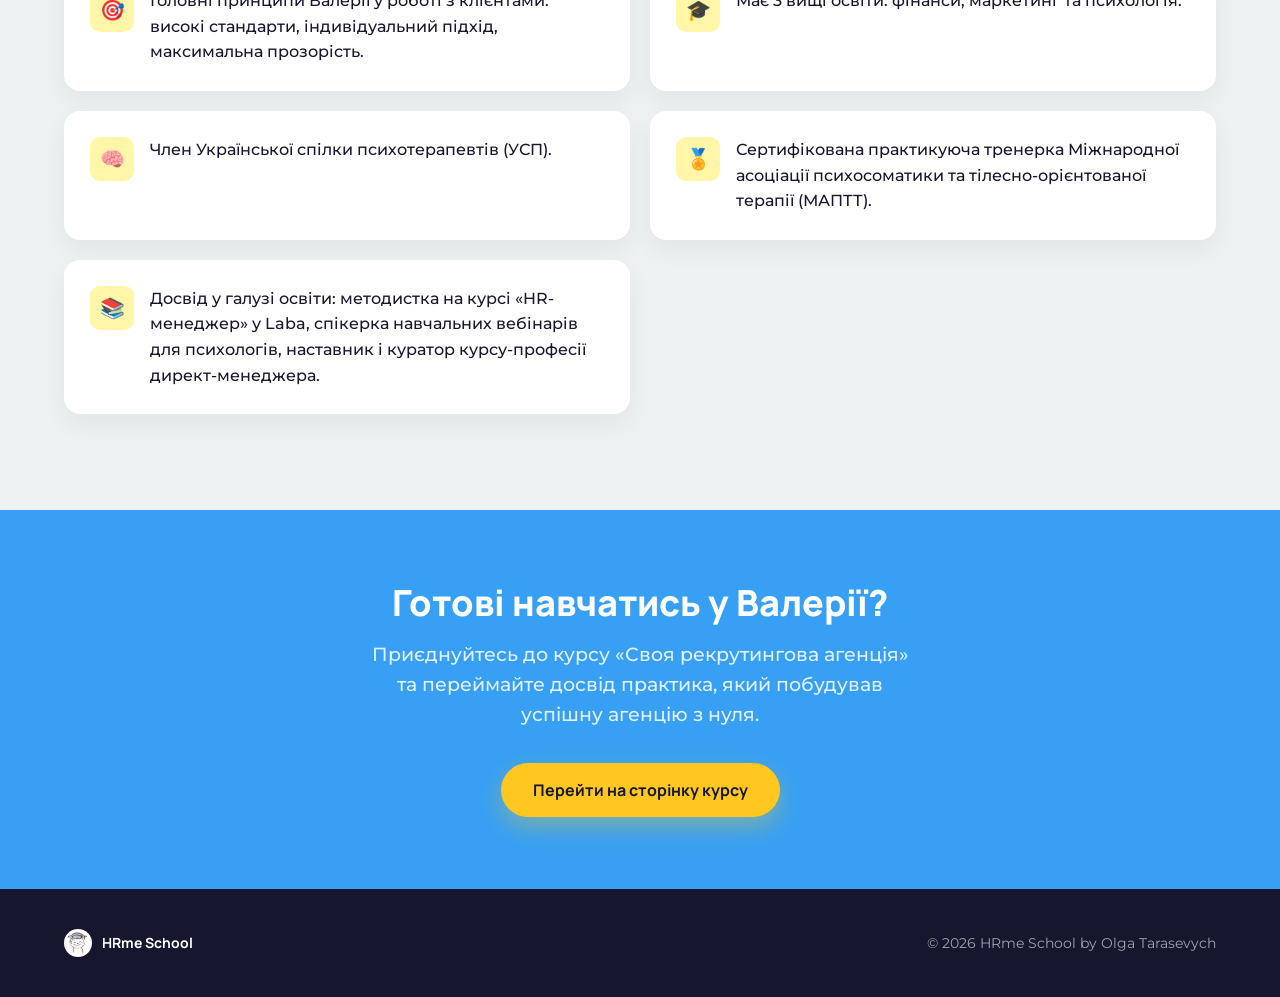
==== commit 93202dc3: "Remove Послухайте самі eyebrow from audio section" ====
--- a/index.html
+++ b/index.html
@@ -121,7 +121,6 @@
   <section class="audio-block block" id="audio">
     <div class="container">
       <div class="section-title-wrap">
-        <div class="eyebrow">Послухайте самі</div>
         <h2>Аудіовідгуки</h2>
       </div>
       <div class="audio-grid">
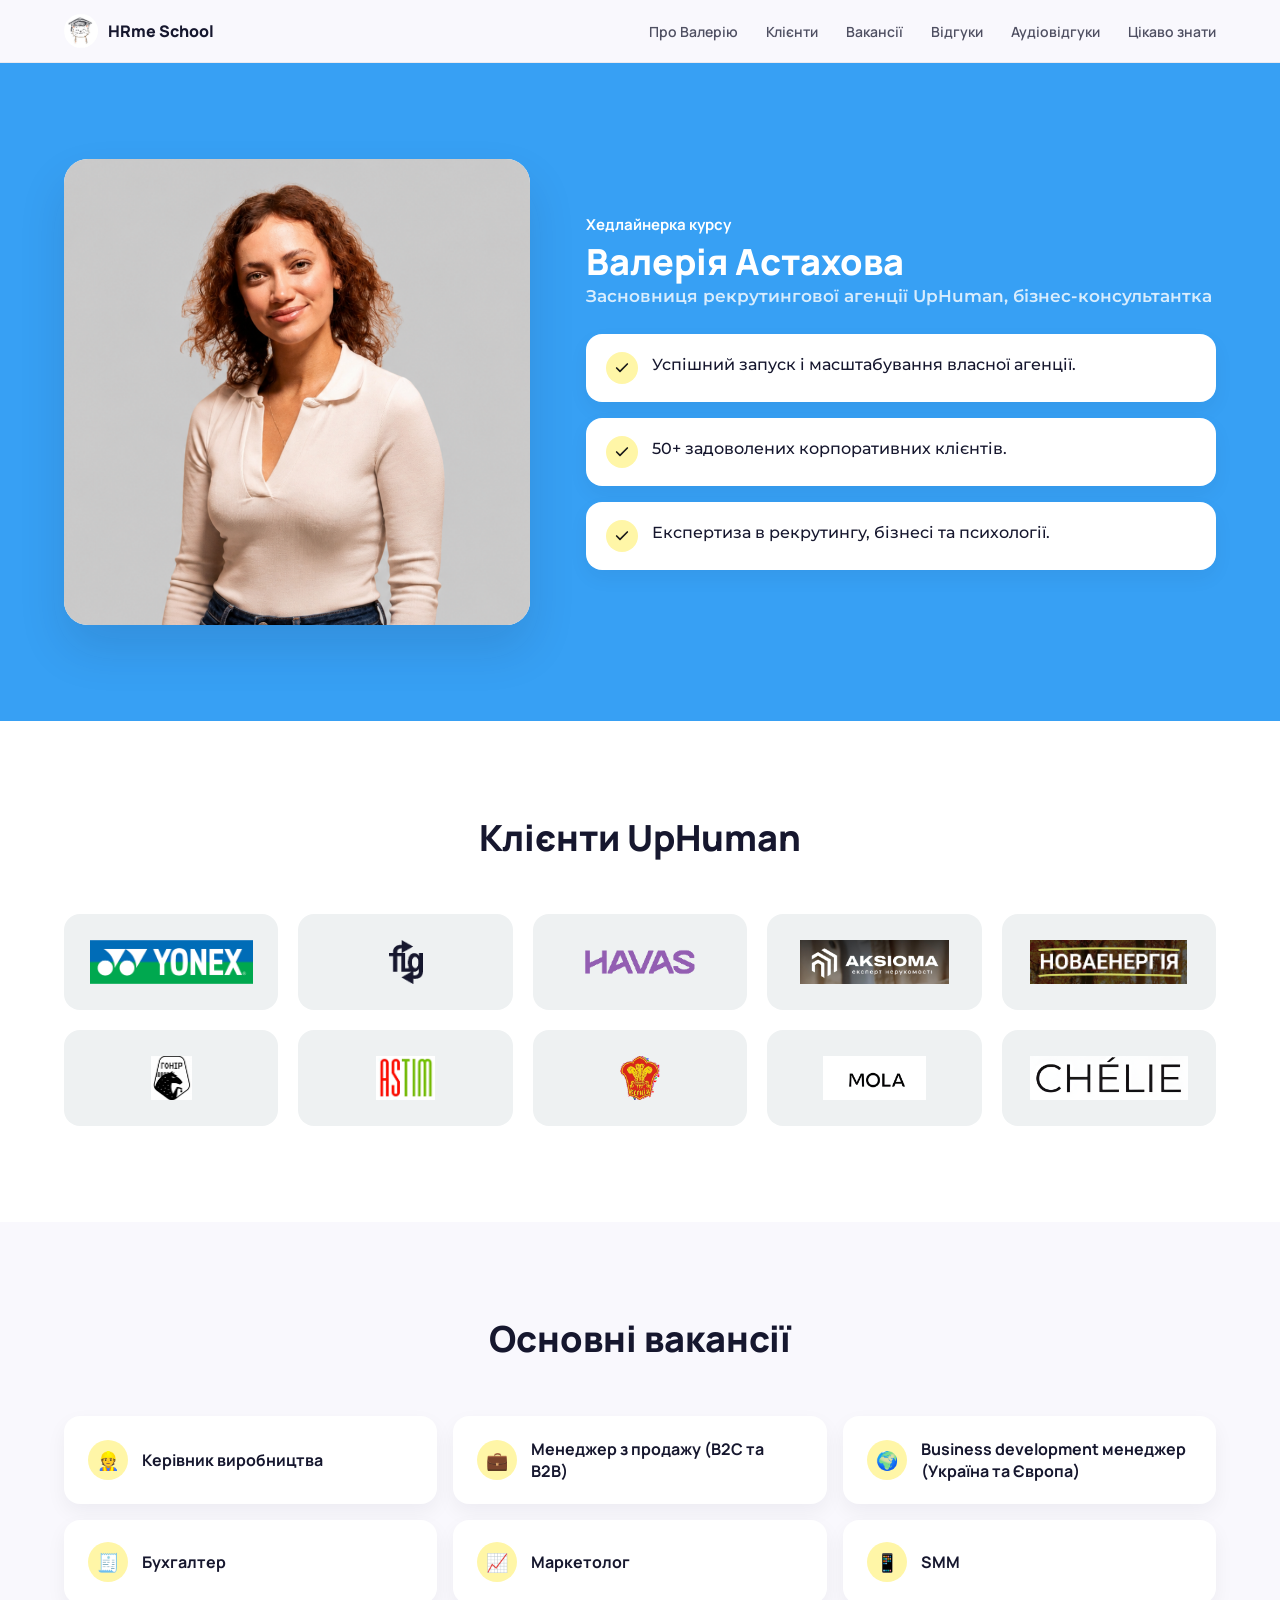
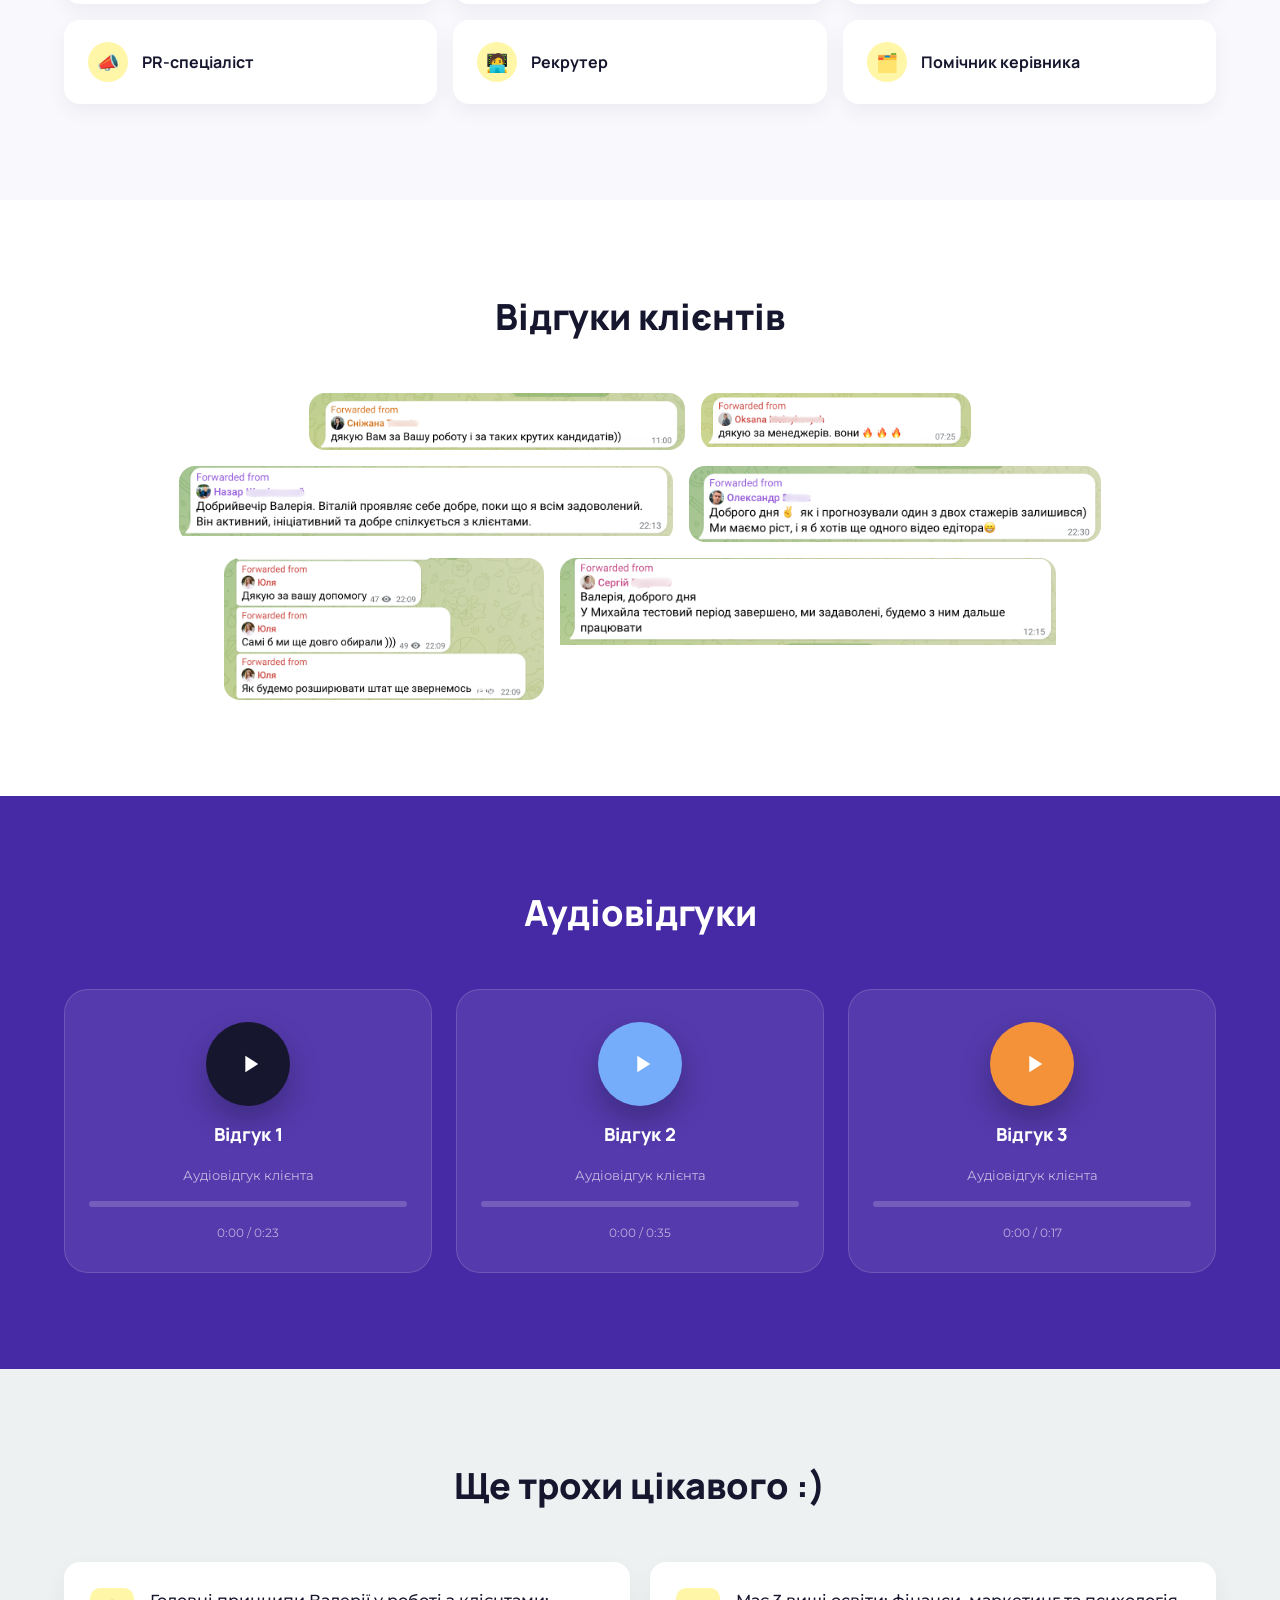
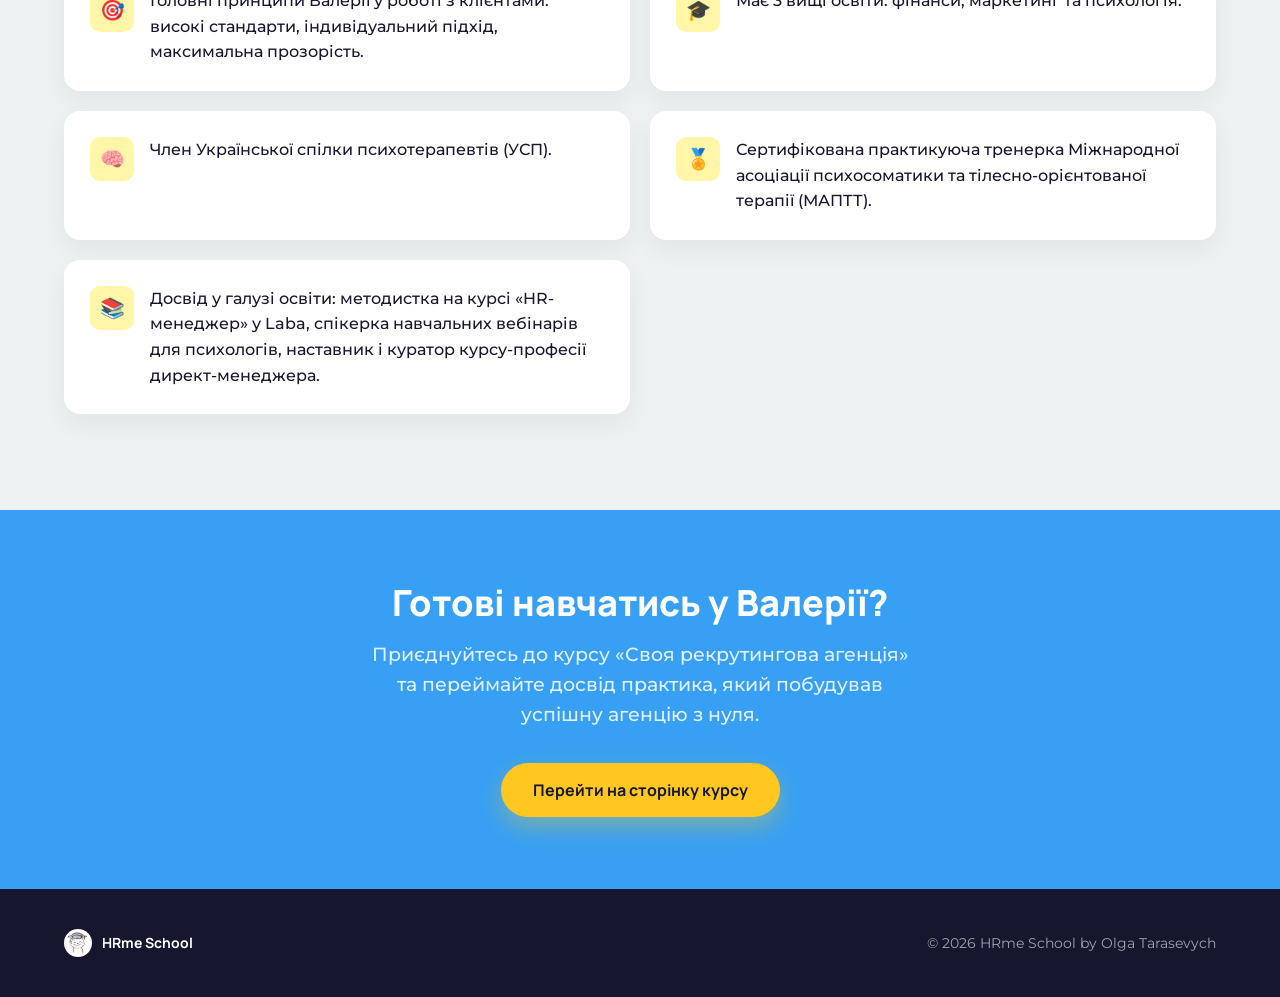
==== commit 898b3834: "Swap numbered dots for dark checkmarks in about facts" ====
--- a/index.html
+++ b/index.html
@@ -43,15 +43,15 @@
         <div class="about-subtitle">Засновниця рекрутингової агенції UpHuman, бізнес-консультантка</div>
         <ul class="about-facts">
           <li>
-            <span class="dot">01</span>
+            <span class="dot"><svg viewBox="0 0 24 24" fill="none" stroke="currentColor" stroke-width="2.5" stroke-linecap="round" stroke-linejoin="round"><path d="M20 6L9 17l-5-5"/></svg></span>
             <p>Успішний запуск і масштабування власної агенції.</p>
           </li>
           <li>
-            <span class="dot">02</span>
+            <span class="dot"><svg viewBox="0 0 24 24" fill="none" stroke="currentColor" stroke-width="2.5" stroke-linecap="round" stroke-linejoin="round"><path d="M20 6L9 17l-5-5"/></svg></span>
             <p>50+ задоволених корпоративних клієнтів.</p>
           </li>
           <li>
-            <span class="dot">03</span>
+            <span class="dot"><svg viewBox="0 0 24 24" fill="none" stroke="currentColor" stroke-width="2.5" stroke-linecap="round" stroke-linejoin="round"><path d="M20 6L9 17l-5-5"/></svg></span>
             <p>Експертиза в рекрутингу, бізнесі та психології.</p>
           </li>
         </ul>
--- a/style.css
+++ b/style.css
@@ -316,13 +316,15 @@
   height: 32px;
   border-radius: 50%;
   background: var(--accent-pale);
-  color: var(--primary-color);
-  display: flex;
-  align-items: center;
-  justify-content: center;
-  font-weight: 800;
-  font-family: var(--font-heading);
-  font-size: 14px;
+  color: #1a1a1a;
+  display: flex;
+  align-items: center;
+  justify-content: center;
+}
+
+.about-facts .dot svg {
+  width: 16px;
+  height: 16px;
 }
 
 .about-facts p {
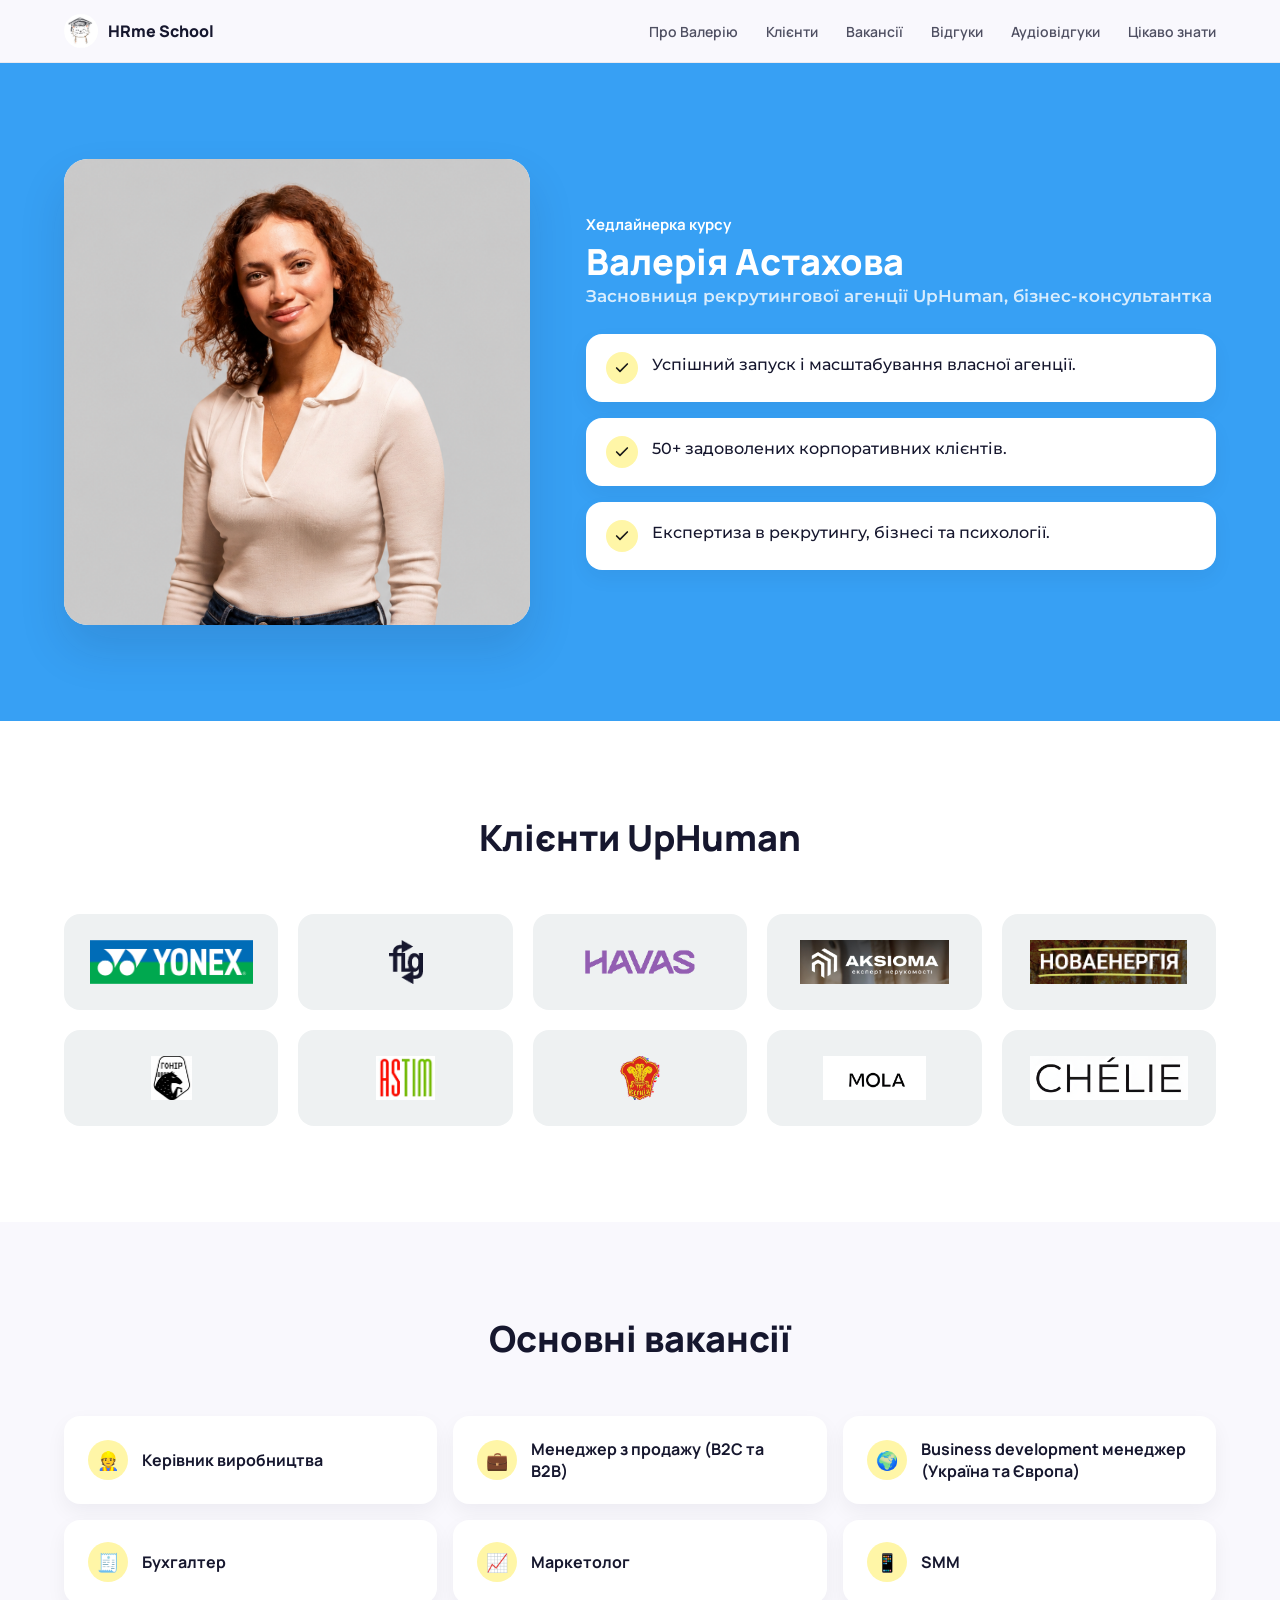
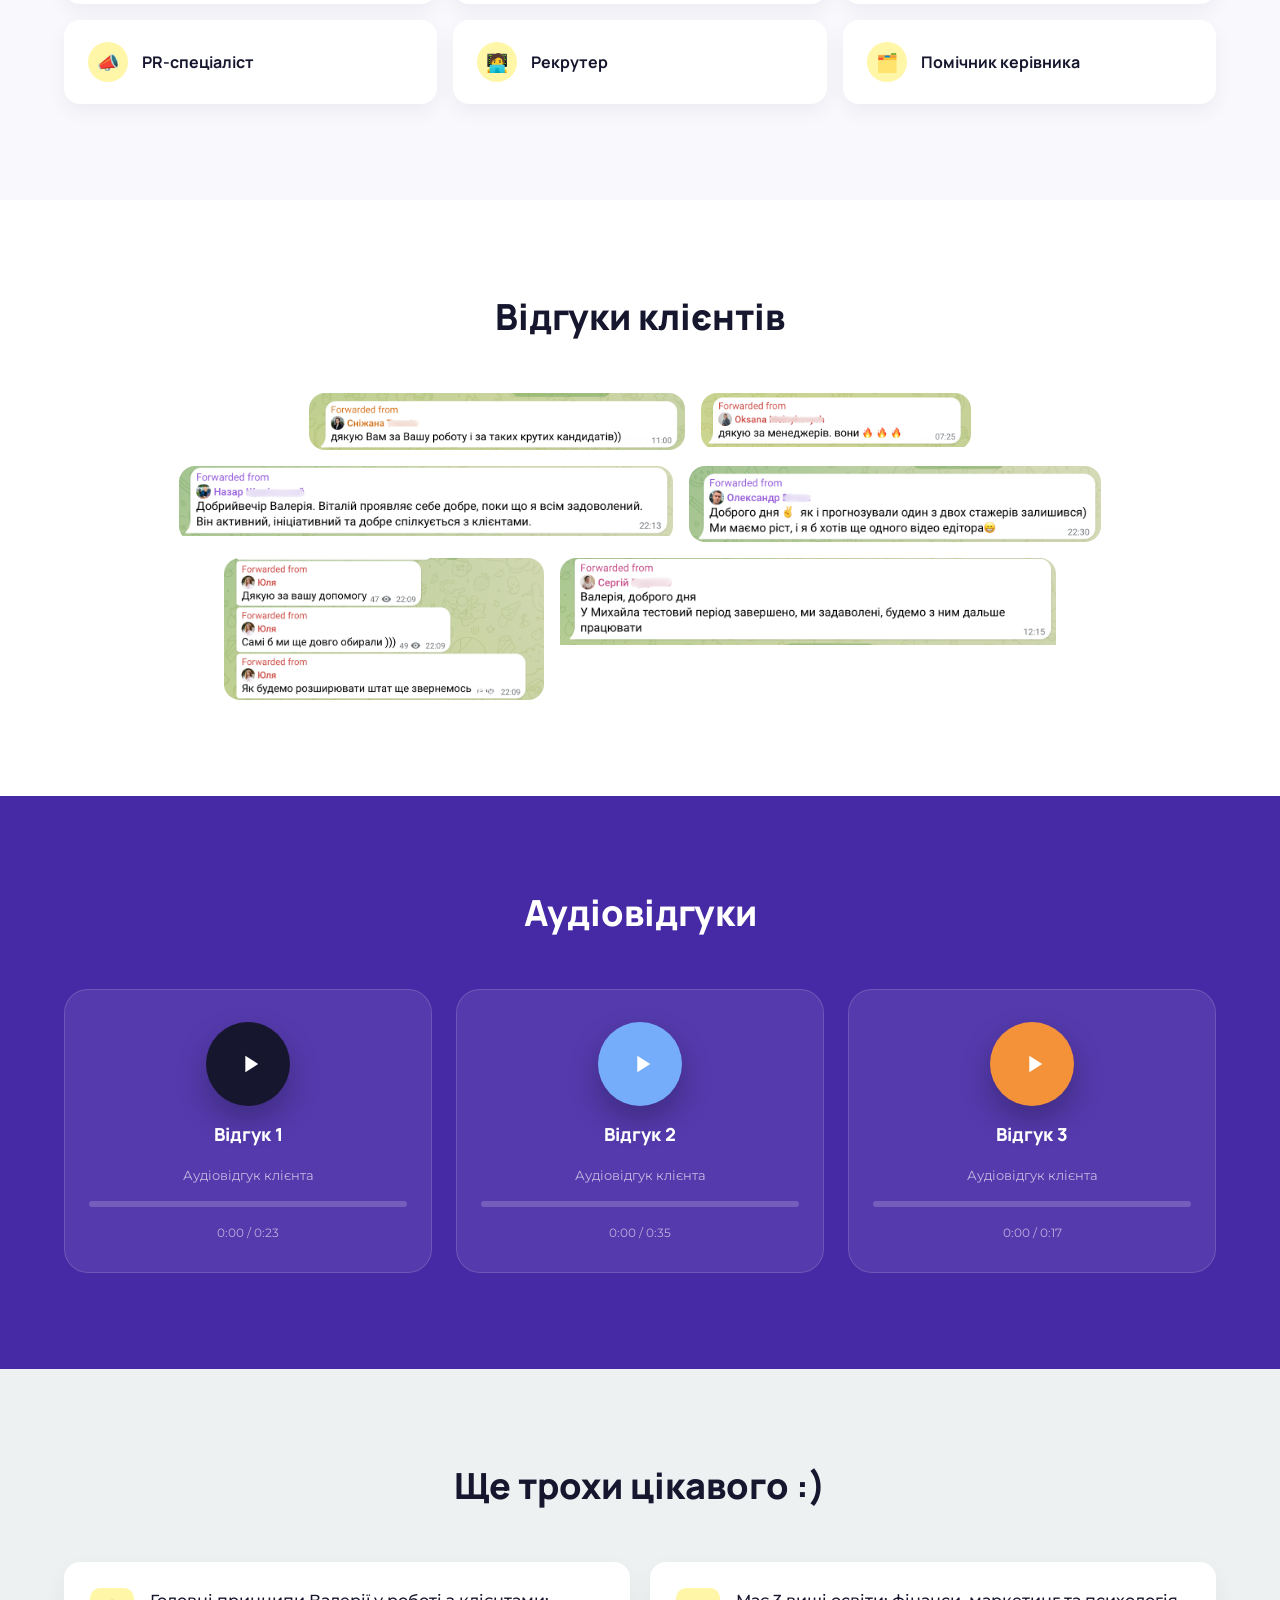
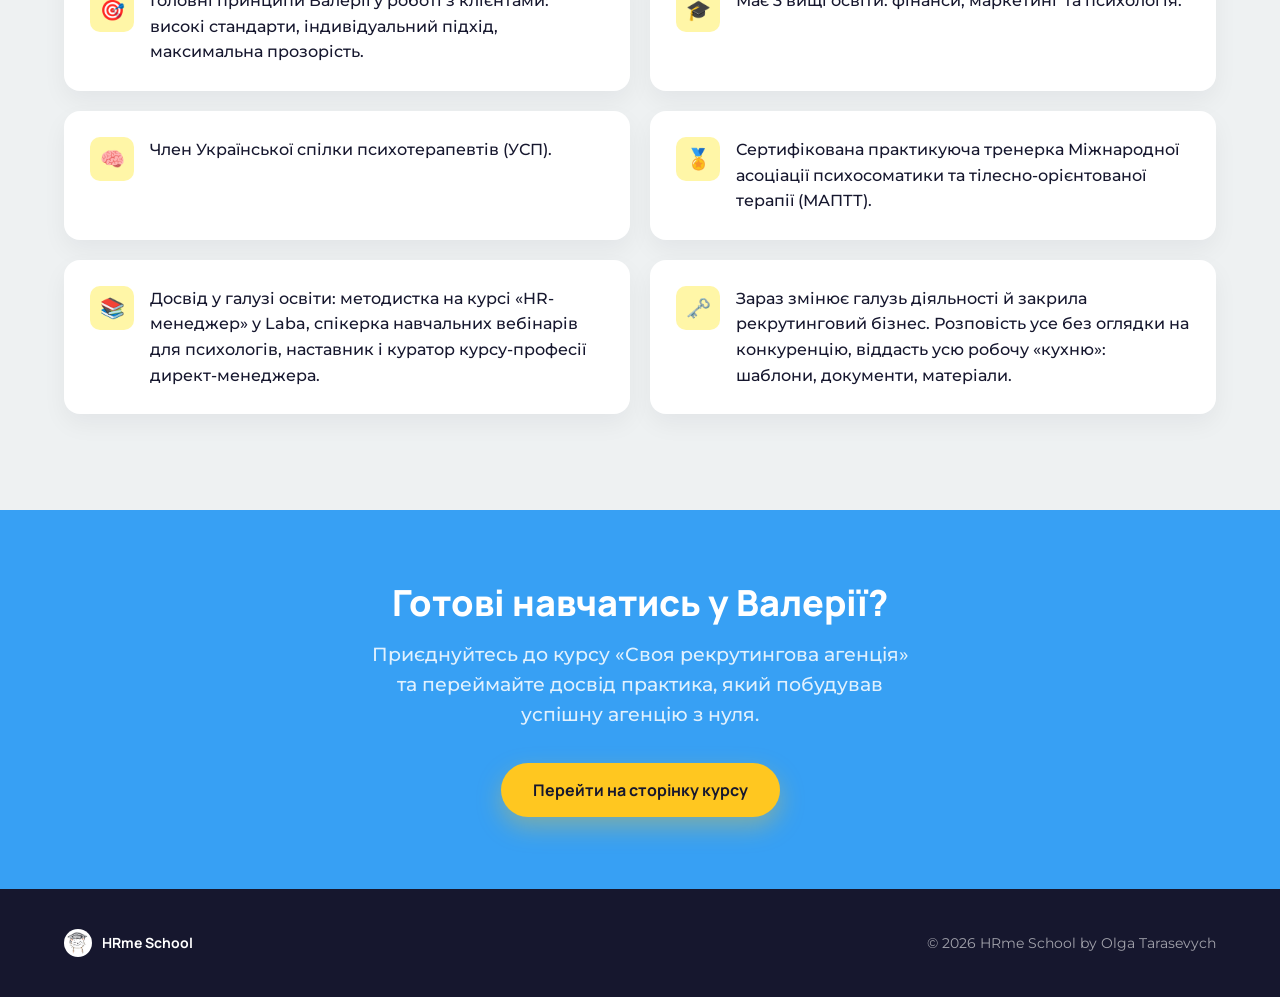
==== commit 2bd782c2: "Add sixth fact card about her career shift" ====
--- a/index.html
+++ b/index.html
@@ -192,6 +192,10 @@
           <span class="icon">📚</span>
           <p>Досвід у галузі освіти: методистка на курсі «HR-менеджер» у Laba, спікерка навчальних вебінарів для психологів, наставник і куратор курсу-професії директ-менеджера.</p>
         </li>
+        <li>
+          <span class="icon">🗝️</span>
+          <p>Зараз змінює галузь діяльності й закрила рекрутинговий бізнес. Розповість усе без оглядки на конкуренцію, віддасть усю робочу «кухню»: шаблони, документи, матеріали.</p>
+        </li>
       </ul>
     </div>
   </section>
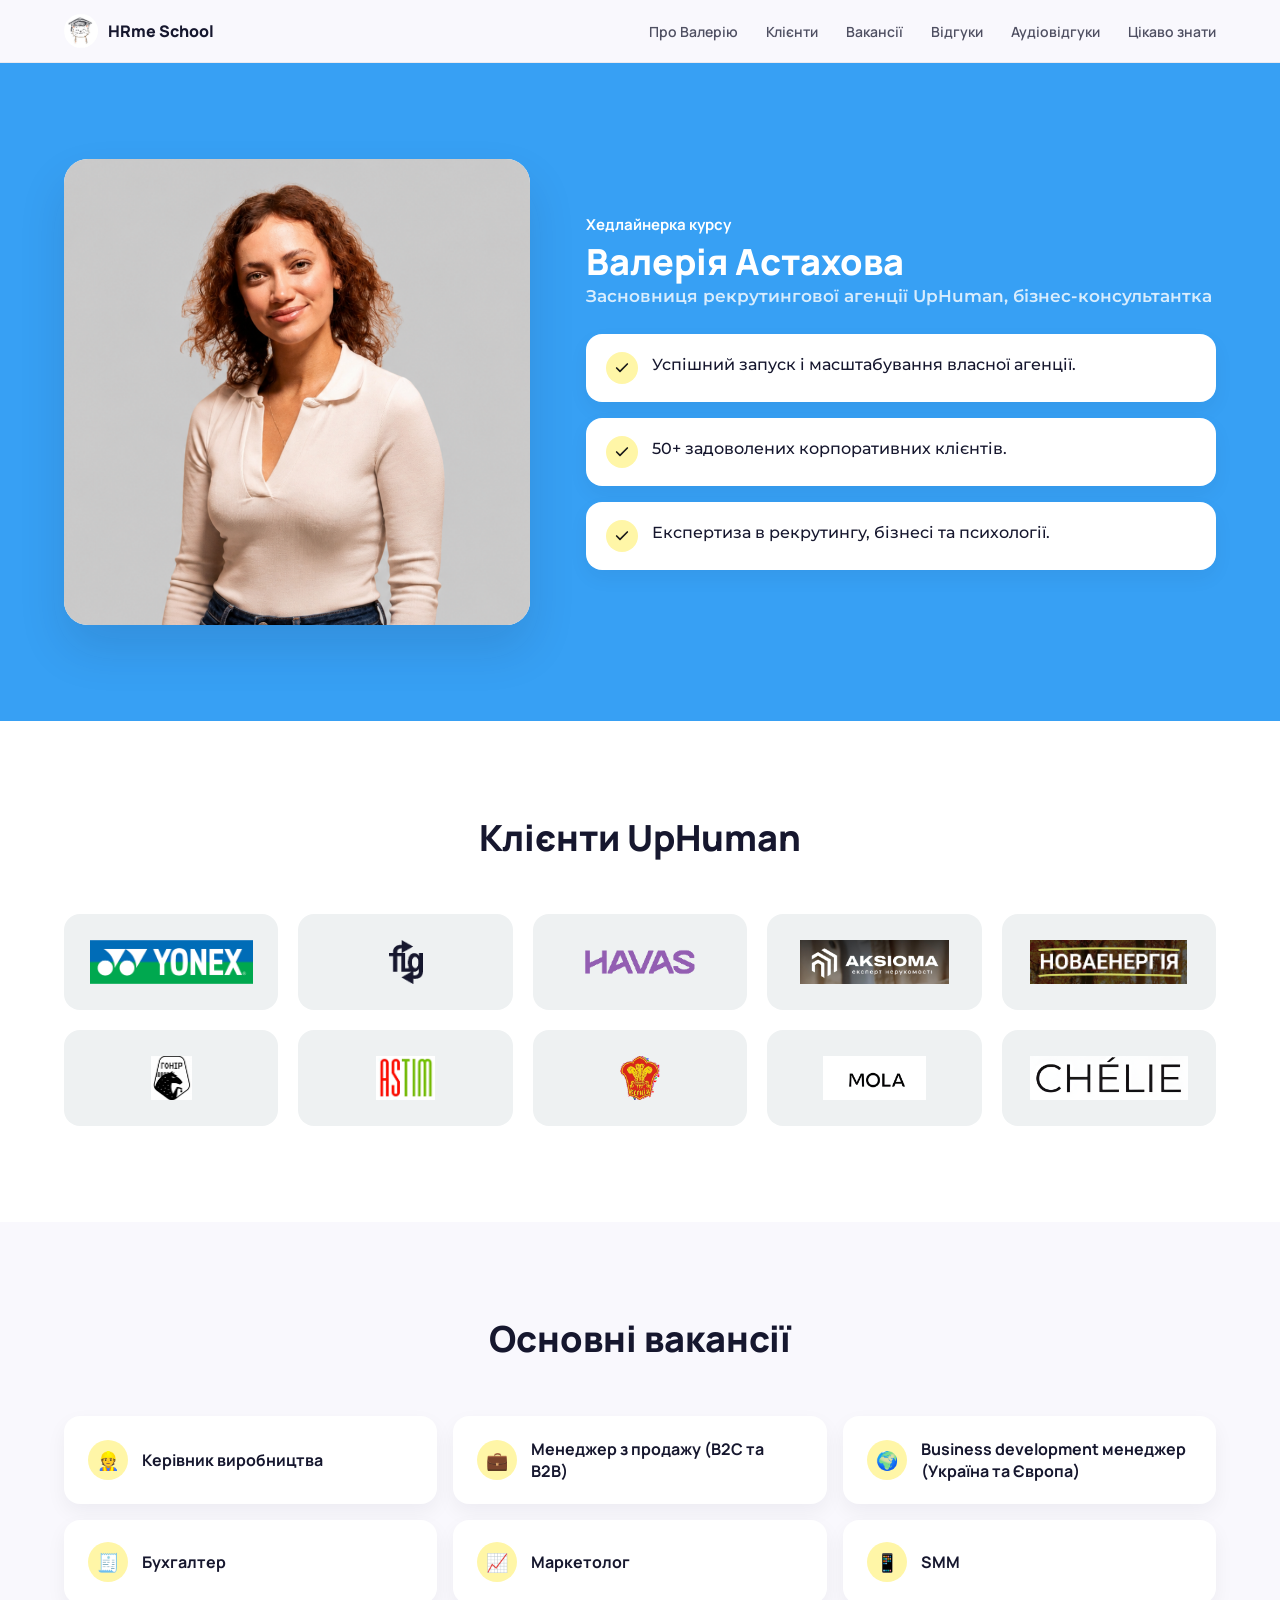
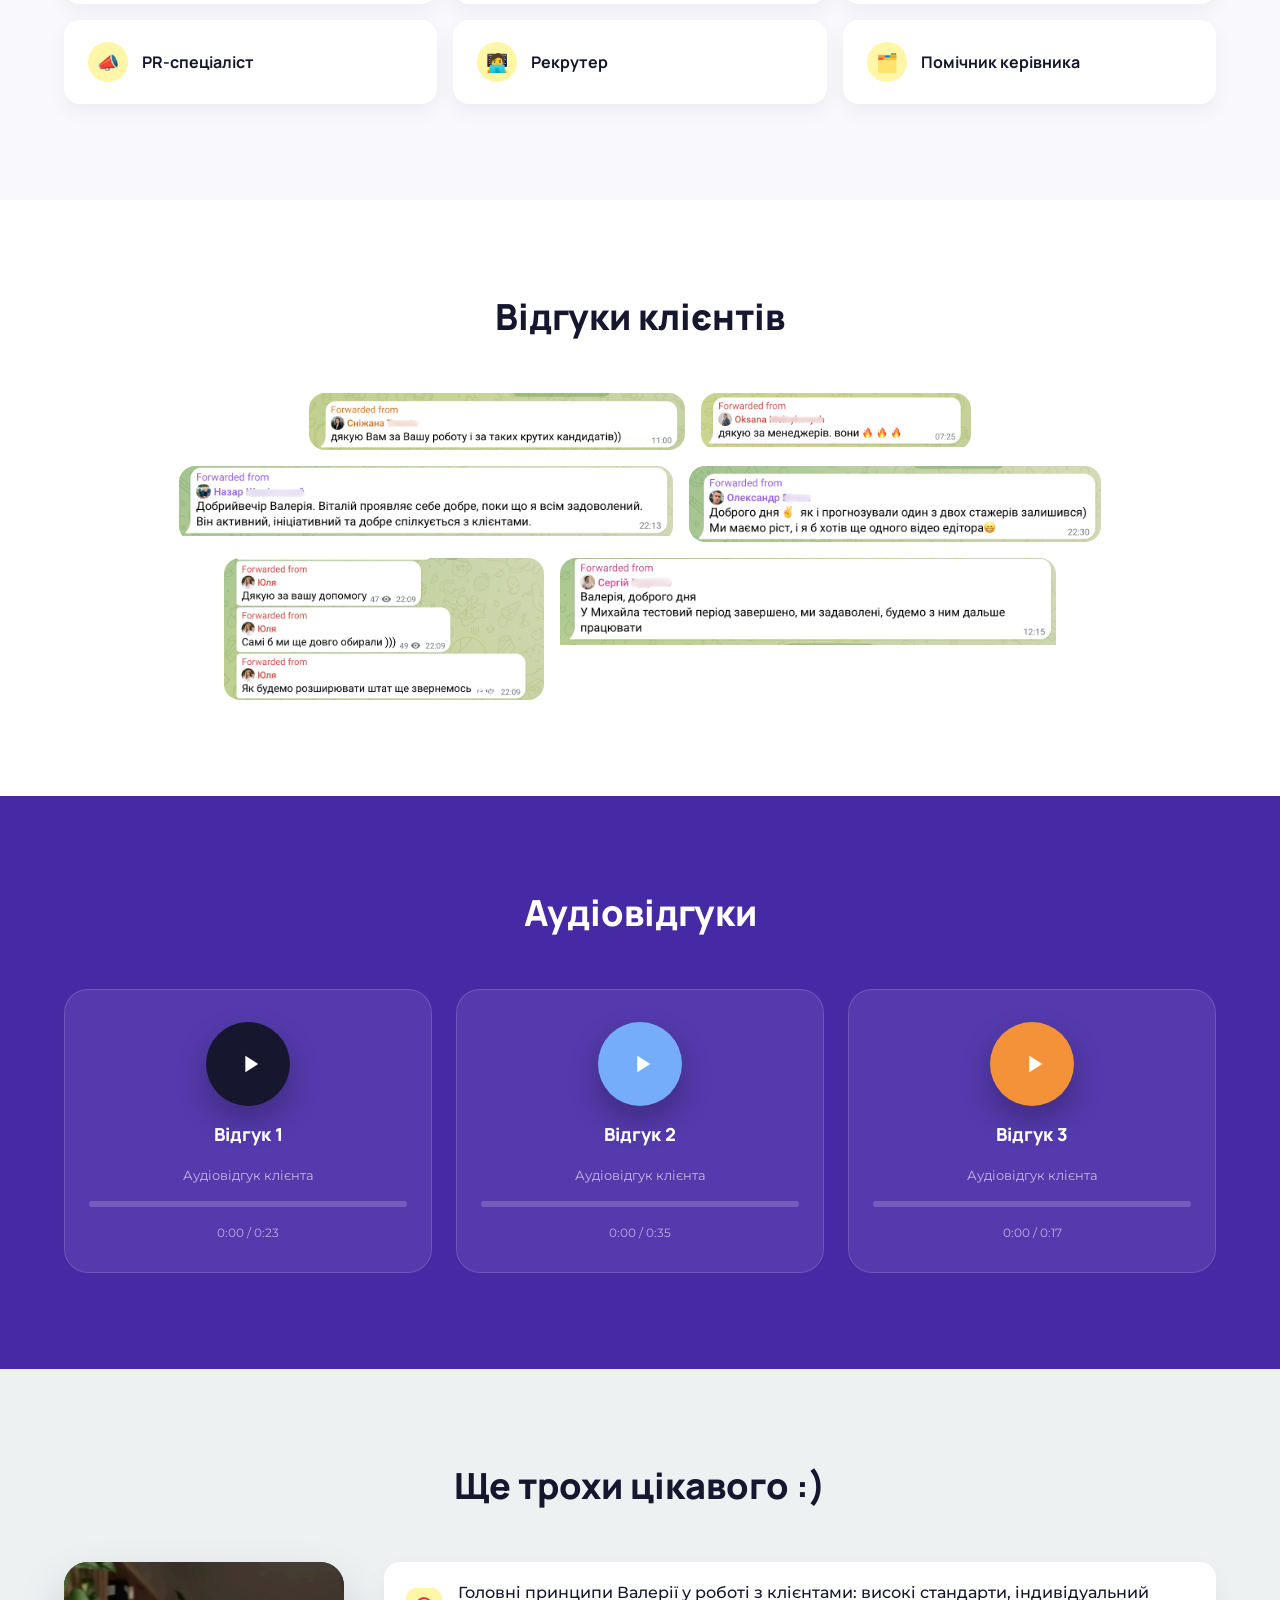
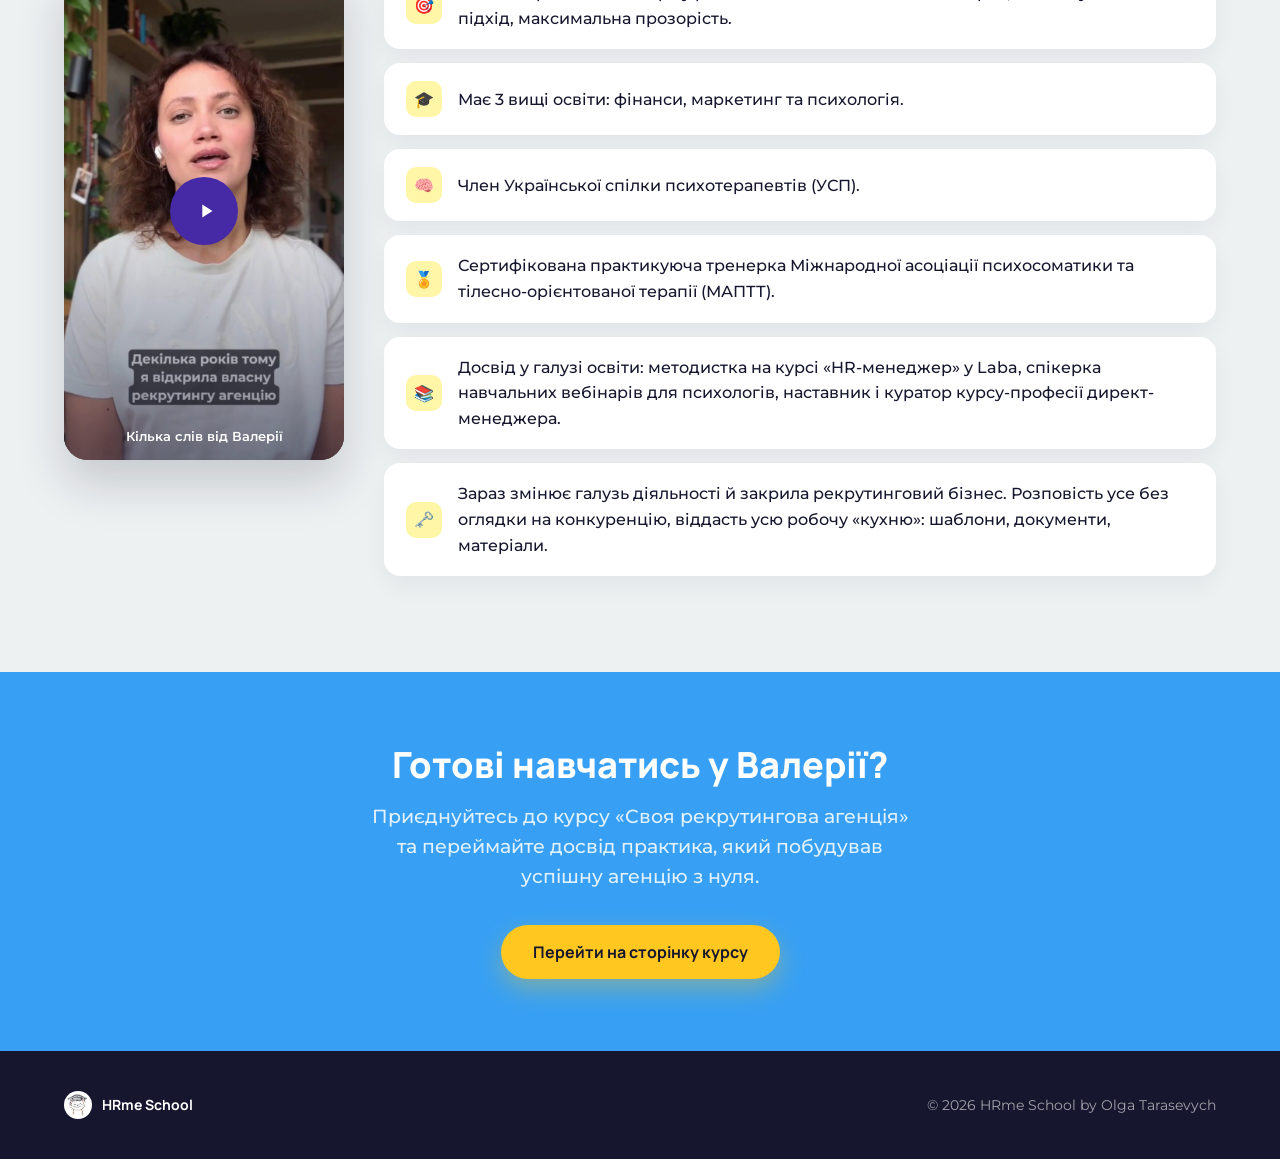
==== commit 3c624c54: "Add Valeriia's intro video to the facts section" ====
--- a/index.html
+++ b/index.html
@@ -171,32 +171,45 @@
       <div class="section-title-wrap">
         <h2>Ще трохи цікавого :)</h2>
       </div>
-      <ul class="facts-list">
-        <li>
-          <span class="icon">🎯</span>
-          <p>Головні принципи Валерії у роботі з клієнтами: високі стандарти, індивідуальний підхід, максимальна прозорість.</p>
-        </li>
-        <li>
-          <span class="icon">🎓</span>
-          <p>Має 3 вищі освіти: фінанси, маркетинг та психологія.</p>
-        </li>
-        <li>
-          <span class="icon">🧠</span>
-          <p>Член Української спілки психотерапевтів (УСП).</p>
-        </li>
-        <li>
-          <span class="icon">🏅</span>
-          <p>Сертифікована практикуюча тренерка Міжнародної асоціації психосоматики та тілесно-орієнтованої терапії (МАПТТ).</p>
-        </li>
-        <li>
-          <span class="icon">📚</span>
-          <p>Досвід у галузі освіти: методистка на курсі «HR-менеджер» у Laba, спікерка навчальних вебінарів для психологів, наставник і куратор курсу-професії директ-менеджера.</p>
-        </li>
-        <li>
-          <span class="icon">🗝️</span>
-          <p>Зараз змінює галузь діяльності й закрила рекрутинговий бізнес. Розповість усе без оглядки на конкуренцію, віддасть усю робочу «кухню»: шаблони, документи, матеріали.</p>
-        </li>
-      </ul>
+      <div class="facts-with-video">
+        <div class="facts-video">
+          <video id="intro-video" poster="assets/img/valeriia-intro-poster.jpg" playsinline preload="metadata">
+            <source src="assets/video/valeriia-intro.mp4" type="video/mp4" />
+          </video>
+          <div class="facts-video-overlay">
+            <button class="facts-video-play" type="button" aria-label="Відтворити відео">
+              <svg viewBox="0 0 24 24" fill="currentColor"><path d="M8 5v14l11-7z"/></svg>
+            </button>
+            <div class="facts-video-caption">Кілька слів від Валерії</div>
+          </div>
+        </div>
+        <ul class="facts-list">
+          <li>
+            <span class="icon">🎯</span>
+            <p>Головні принципи Валерії у роботі з клієнтами: високі стандарти, індивідуальний підхід, максимальна прозорість.</p>
+          </li>
+          <li>
+            <span class="icon">🎓</span>
+            <p>Має 3 вищі освіти: фінанси, маркетинг та психологія.</p>
+          </li>
+          <li>
+            <span class="icon">🧠</span>
+            <p>Член Української спілки психотерапевтів (УСП).</p>
+          </li>
+          <li>
+            <span class="icon">🏅</span>
+            <p>Сертифікована практикуюча тренерка Міжнародної асоціації психосоматики та тілесно-орієнтованої терапії (МАПТТ).</p>
+          </li>
+          <li>
+            <span class="icon">📚</span>
+            <p>Досвід у галузі освіти: методистка на курсі «HR-менеджер» у Laba, спікерка навчальних вебінарів для психологів, наставник і куратор курсу-професії директ-менеджера.</p>
+          </li>
+          <li>
+            <span class="icon">🗝️</span>
+            <p>Зараз змінює галузь діяльності й закрила рекрутинговий бізнес. Розповість усе без оглядки на конкуренцію, віддасть усю робочу «кухню»: шаблони, документи, матеріали.</p>
+          </li>
+        </ul>
+      </div>
     </div>
   </section>
 
--- a/style.css
+++ b/style.css
@@ -538,34 +538,107 @@
   background: var(--gray-color);
 }
 
+.facts-with-video {
+  display: flex;
+  gap: 40px;
+  align-items: flex-start;
+}
+
+.facts-video {
+  flex: 0 0 auto;
+  width: 280px;
+  aspect-ratio: 9 / 16;
+  position: relative;
+  border-radius: var(--radius-lg);
+  overflow: hidden;
+  box-shadow: 0 24px 48px rgba(22, 23, 46, 0.18);
+  background: var(--dark-color);
+}
+
+.facts-video video {
+  width: 100%;
+  height: 100%;
+  object-fit: cover;
+  display: block;
+}
+
+.facts-video-overlay {
+  position: absolute;
+  inset: 0;
+  display: flex;
+  flex-direction: column;
+  align-items: center;
+  justify-content: center;
+  background: linear-gradient(180deg, rgba(22, 23, 46, 0) 45%, rgba(22, 23, 46, 0.55) 100%);
+}
+
+.facts-video-play {
+  width: 68px;
+  height: 68px;
+  border-radius: 50%;
+  border: none;
+  background: var(--primary-color);
+  color: var(--white);
+  display: flex;
+  align-items: center;
+  justify-content: center;
+  cursor: pointer;
+  box-shadow: 0 14px 30px rgba(0, 0, 0, 0.3);
+  transition: transform 0.15s ease;
+}
+
+.facts-video-play:hover {
+  transform: scale(1.06);
+}
+
+.facts-video-play svg {
+  width: 22px;
+  height: 22px;
+  margin-left: 3px;
+}
+
+.facts-video-caption {
+  position: absolute;
+  left: 16px;
+  right: 16px;
+  bottom: 16px;
+  font-family: var(--font-body);
+  font-weight: 600;
+  font-size: 13px;
+  color: var(--white);
+  text-align: center;
+}
+
 .facts-list {
+  flex: 1;
   list-style: none;
   margin: 0;
   padding: 0;
-  display: grid;
-  grid-template-columns: repeat(2, 1fr);
-  gap: 20px;
+  display: flex;
+  flex-direction: column;
+  gap: 14px;
 }
 
 .facts-list li {
   background: var(--white);
   border-radius: var(--radius-md);
-  padding: 26px 26px;
+  padding: 18px 22px;
   box-shadow: 0 10px 24px rgba(22, 23, 46, 0.05);
   display: flex;
+  align-items: center;
   gap: 16px;
 }
 
 .facts-list .icon {
   flex: 0 0 auto;
-  width: 44px;
-  height: 44px;
+  width: 36px;
+  height: 36px;
   border-radius: var(--radius-sm);
   background: var(--accent-pale);
   display: flex;
   align-items: center;
   justify-content: center;
-  font-size: 20px;
+  font-size: 16px;
 }
 
 .facts-list p {
@@ -635,7 +708,8 @@
   .clients-grid { grid-template-columns: repeat(3, 1fr); }
   .vacancy-grid { grid-template-columns: 1fr 1fr; }
   .audio-grid { grid-template-columns: 1fr; }
-  .facts-list { grid-template-columns: 1fr; }
+  .facts-with-video { flex-direction: column; align-items: center; }
+  .facts-video { width: 220px; }
 
   .nav-links { display: none; }
 
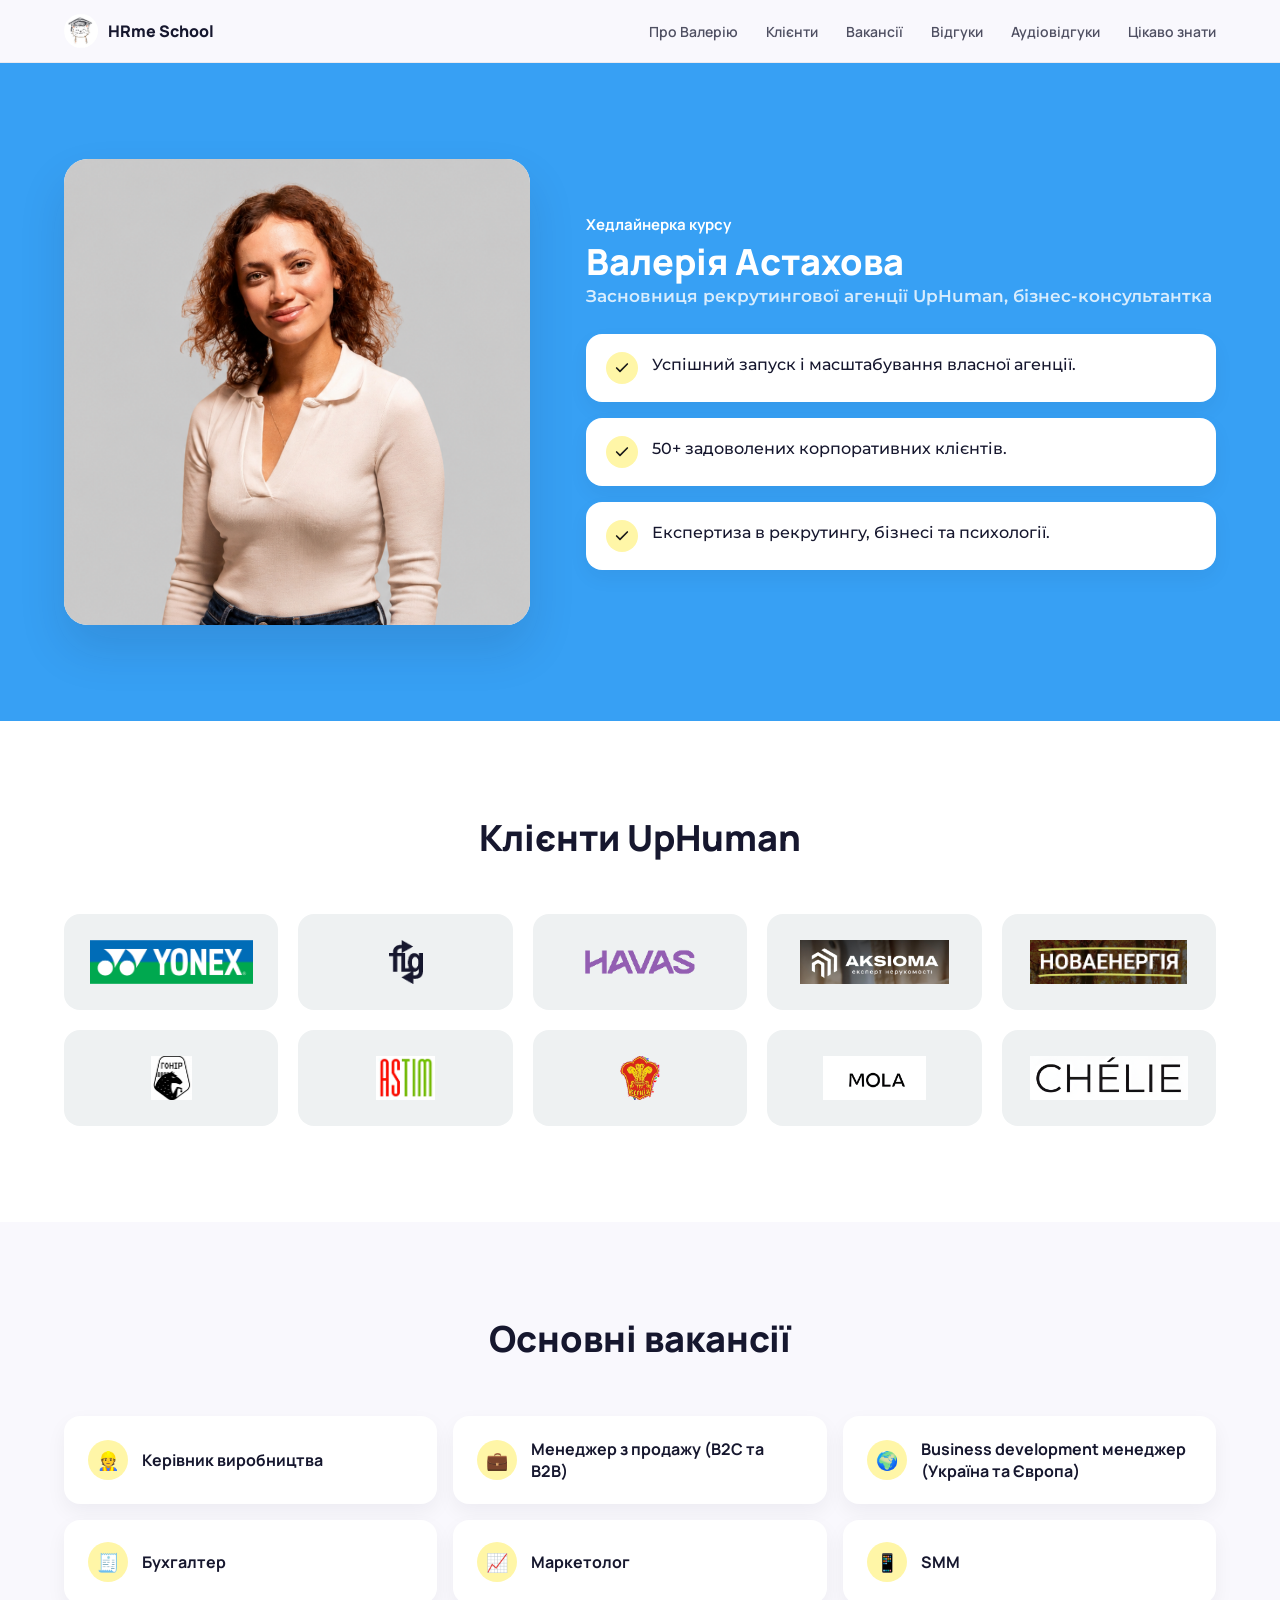
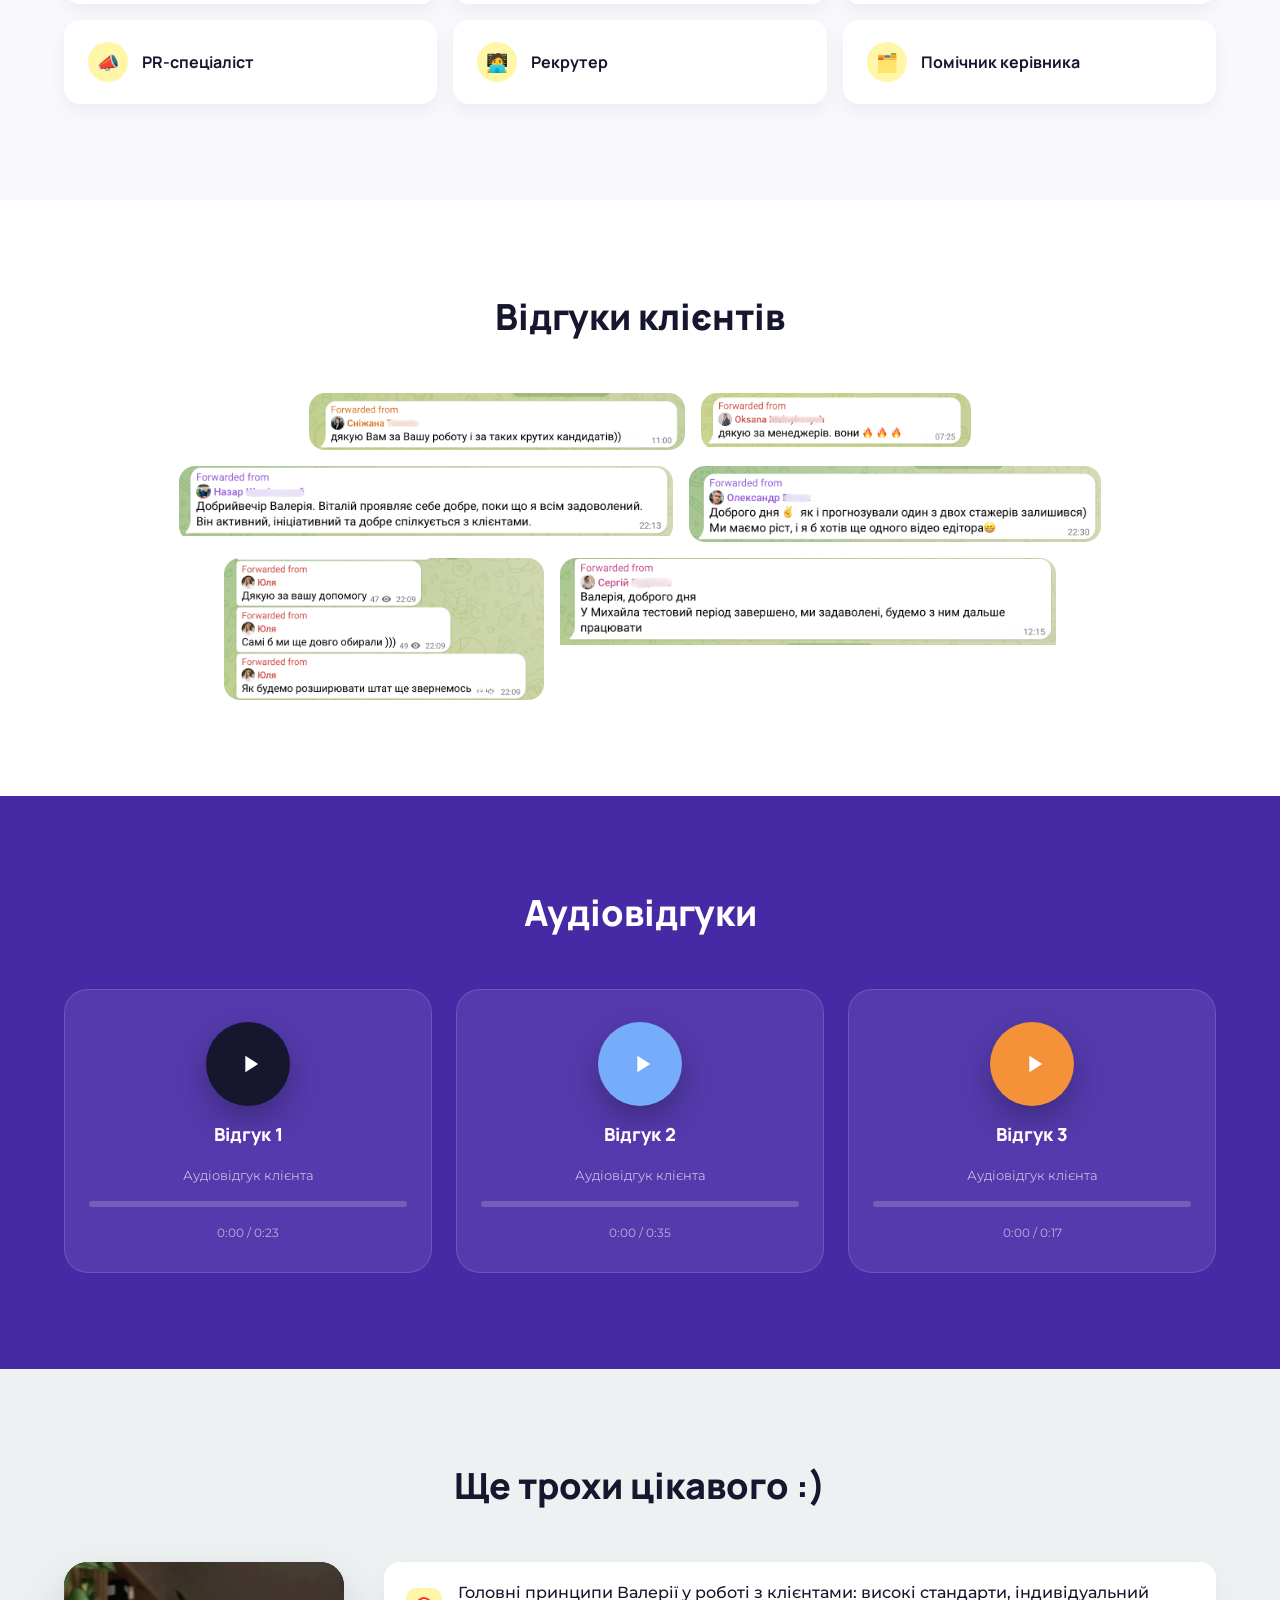
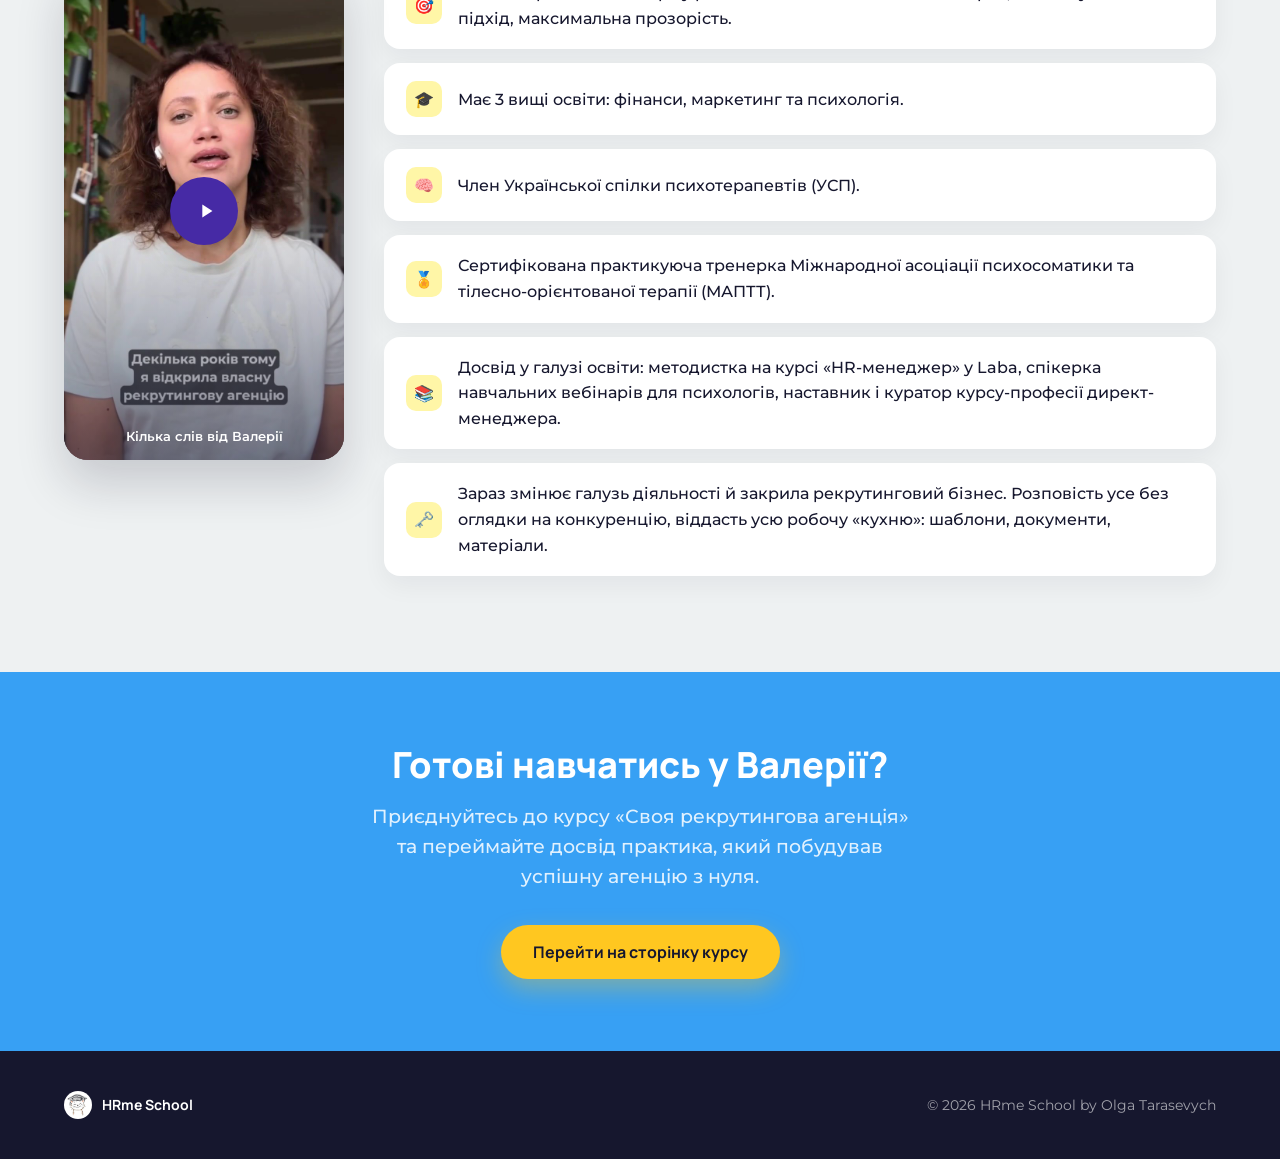
==== commit 300a5775: "Add favicon from the HRme School cat logo" ====
--- a/index.html
+++ b/index.html
@@ -5,6 +5,10 @@
   <title>Валерія Астахова — хедлайнерка курсу «Своя рекрутингова агенція»</title>
   <meta name="viewport" content="width=device-width, initial-scale=1" />
   <meta name="description" content="Валерія Астахова — засновниця рекрутингової агенції UpHuman, бізнес-консультантка, хедлайнерка курсу HRme School." />
+  <link rel="icon" href="assets/favicon/favicon.ico" sizes="any" />
+  <link rel="icon" href="assets/favicon/favicon-32.png" type="image/png" sizes="32x32" />
+  <link rel="icon" href="assets/favicon/favicon-16.png" type="image/png" sizes="16x16" />
+  <link rel="apple-touch-icon" href="assets/favicon/apple-touch-icon.png" />
   <link rel="preconnect" href="https://fonts.googleapis.com" />
   <link rel="preconnect" href="https://fonts.gstatic.com" crossorigin />
   <link href="https://fonts.googleapis.com/css2?family=Manrope:wght@500;600;700;800&family=Montserrat:ital,wght@0,400;0,500;0,600;1,400&display=swap" rel="stylesheet" />
